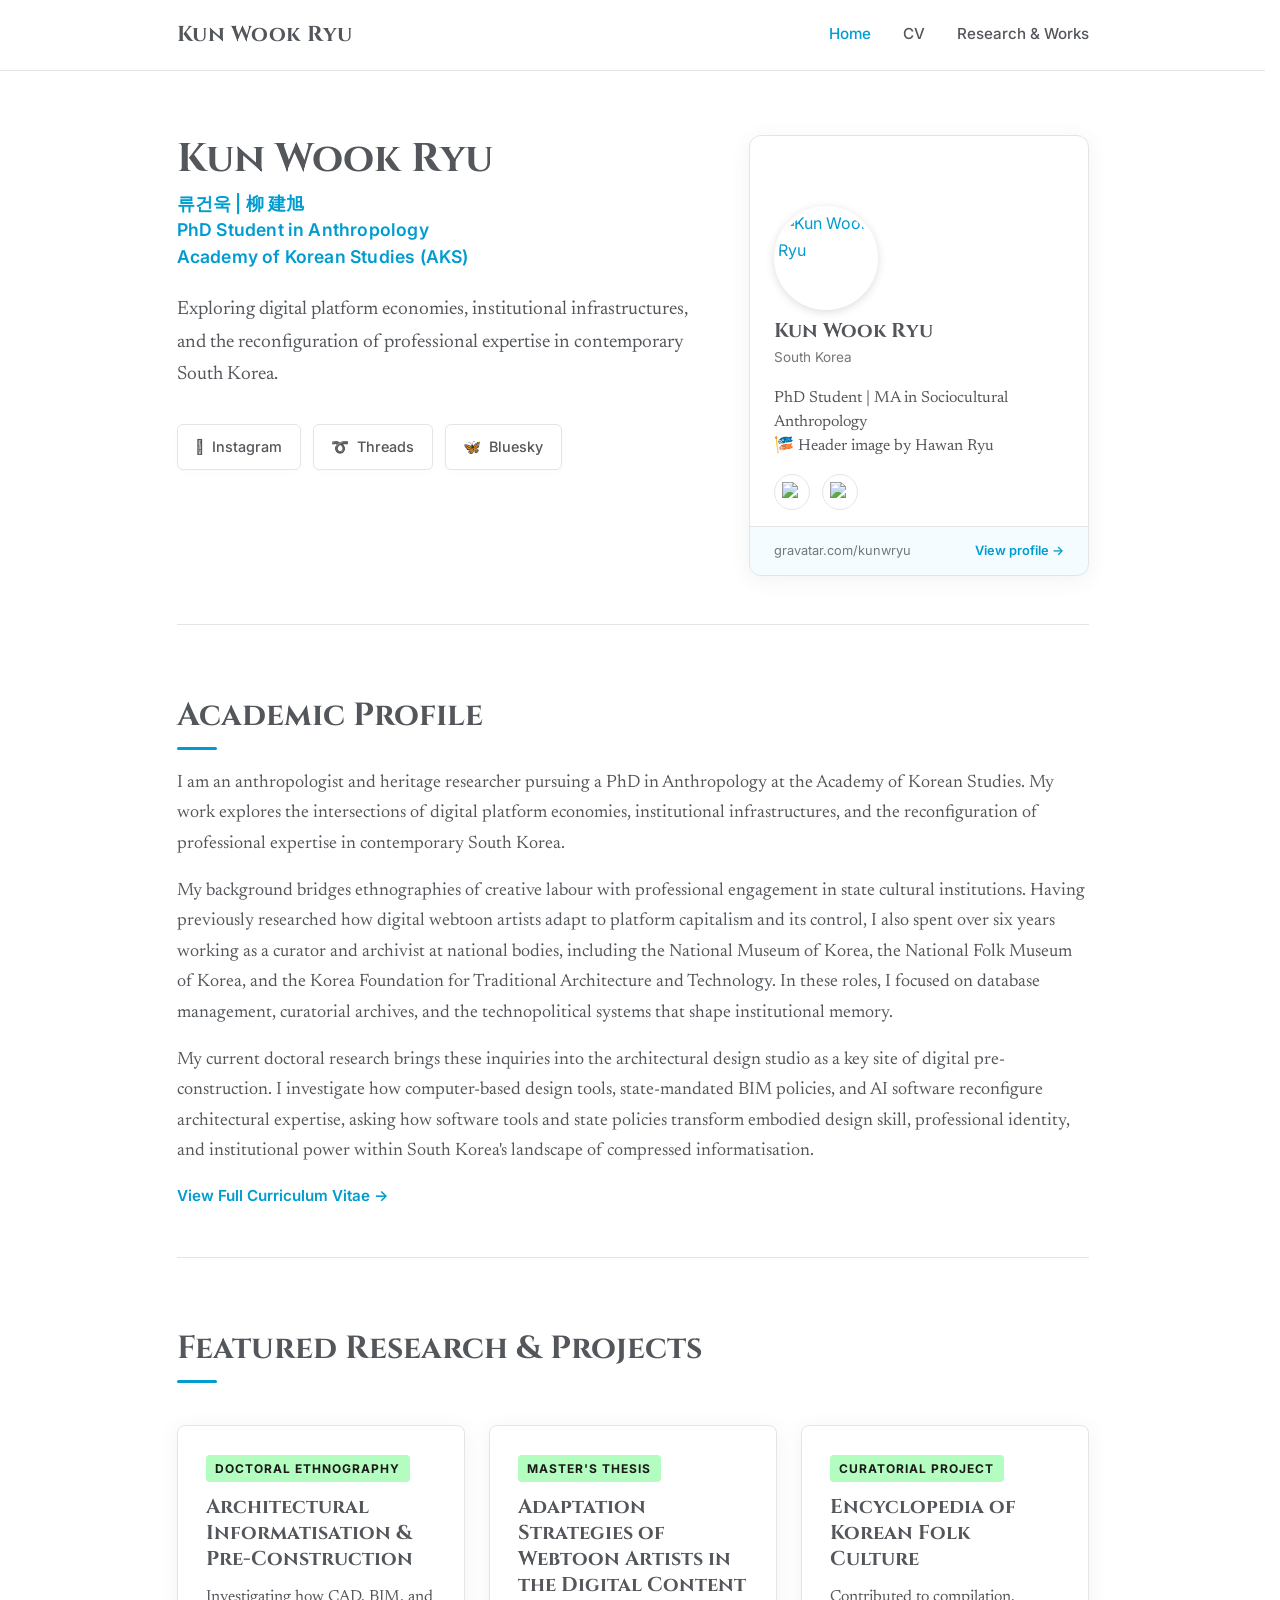
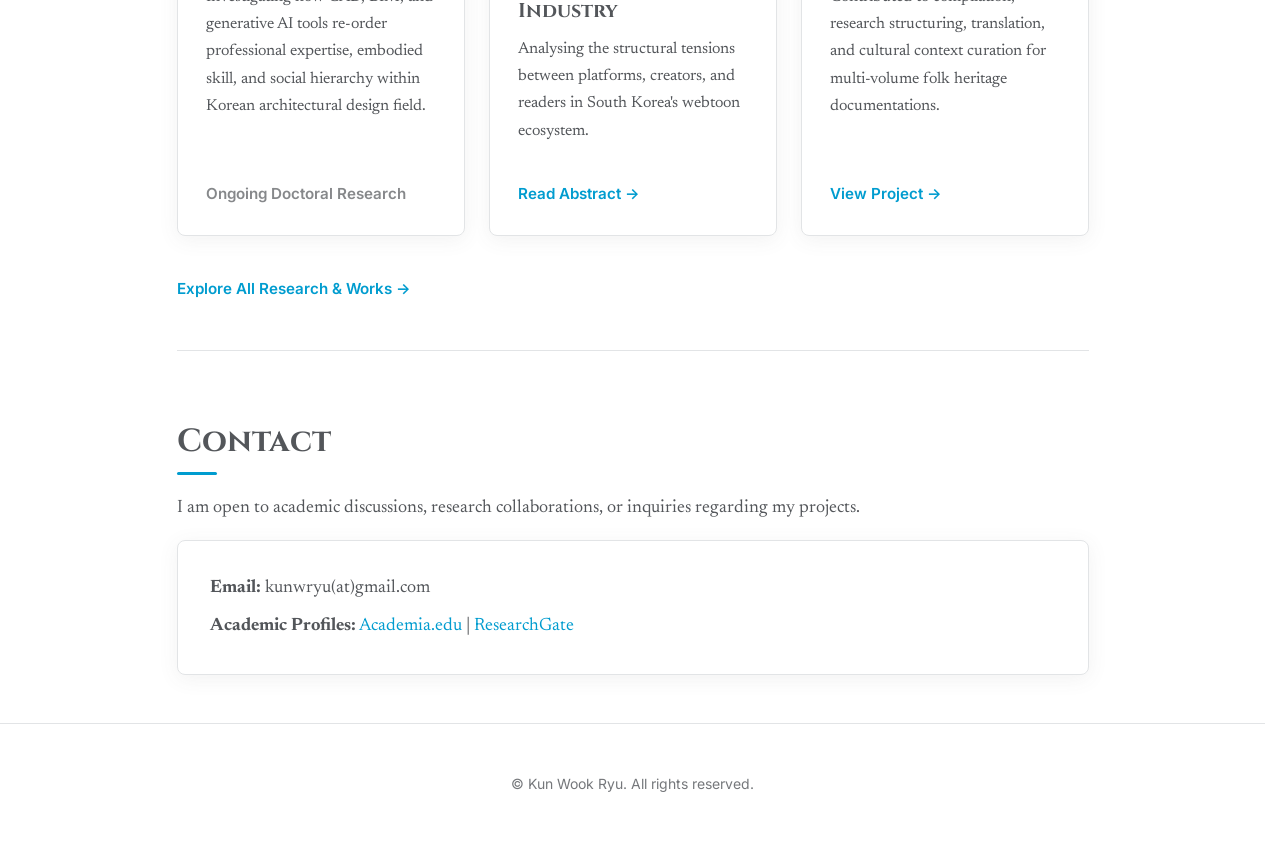
==== index.html @ 8d6cc602 "Update index.html" ====
<!DOCTYPE html>
<html lang="en-GB">
<head>
    <meta charset="UTF-8">
    <meta name="viewport" content="width=device-width, initial-scale=1.0">
    <title>Kun Wook Ryu | Anthropology PhD Student</title>
    <meta name="description" content="Academic portfolio and personal website of Kun Wook Ryu, PhD Student in Anthropology at the Academy of Korean Studies.">
    
    <meta name="robots" content="index, follow">
    <meta name="Content-Signal" content="search=yes, ai-input=no, ai-train=no, use=reference">
    <meta name="tdm-reservation" content="1">
    <meta name="GPTBot" content="noindex, nofollow">
    <meta name="ClaudeBot" content="noindex, nofollow">
    <meta name="Google-Extended" content="none">

    <meta property="og:type" content="website">
    <meta property="og:title" content="Kun Wook Ryu | Anthropology PhD Student">
    <meta property="og:description" content="Academic portfolio and personal website of Kun Wook Ryu, PhD Student in Anthropology at the Academy of Korean Studies.">
    <meta property="og:url" content="https://kunwryu.github.io/index.html">
    <meta property="og:image" content="https://0.gravatar.com/userimage/25441211/afb2cb81f42caf7c01caf9787f3b9173?size=1024">

    <meta name="twitter:card" content="summary_large_image">
    <meta name="twitter:title" content="Kun Wook Ryu | Anthropology PhD Student">
    <meta name="twitter:description" content="Academic portfolio and personal website of Kun Wook Ryu, PhD Student in Anthropology at the Academy of Korean Studies.">
    <meta name="twitter:image" content="https://0.gravatar.com/userimage/25441211/afb2cb81f42caf7c01caf9787f3b9173?size=1024">

    <link rel="preconnect" href="https://fonts.googleapis.com">
    <link rel="preconnect" href="https://fonts.gstatic.com" crossorigin>
    <link href="https://fonts.googleapis.com/css2?family=Cinzel:wght@500;700&family=Inter:wght@300;400;500;600&family=Newsreader:opsz,ital,wght@6..72,0,400;6..72,1,400&display=swap" rel="stylesheet">

    <style>
        :root {
            --bg-color: #ffffff;
            --surface-color: #ffffff;
            --text-main: #53565a;
            --text-dark: #1a1a1a;
            --accent-color: #009ccf;
            --accent-hover: #007da6;
            --accent-light: #78d4f7;
            --accent-mint: #b4fdc0;
            --border-color: #e2e4e6;
            --card-shadow: 0 4px 20px rgba(83, 86, 90, 0.08);
            --transition-speed: 0.3s;
            --max-width: 960px;
        }

        * { box-sizing: border-box; margin: 0; padding: 0; }
        html { scroll-behavior: smooth; font-size: 16px; overflow-y: scroll; scrollbar-gutter: stable; }
        body { font-family: 'Inter', sans-serif; background-color: var(--bg-color); color: var(--text-main); line-height: 1.7; -webkit-font-smoothing: antialiased; }

        h1, h2, h3, .brand { font-family: 'Cinzel', serif; color: var(--text-main); font-weight: 700; }
        p, li { font-family: 'Newsreader', serif; font-size: 1.125rem; color: var(--text-main); }
        a { color: var(--accent-color); text-decoration: none; transition: color var(--transition-speed) ease; }
        a:hover { color: var(--accent-hover); }

        /* ACCESSIBILITY: Focus & Skip Link */
        .skip-link {
            position: absolute;
            top: -50px;
            left: 1rem;
            background: var(--accent-color);
            color: #ffffff;
            padding: 0.5rem 1rem;
            z-index: 2000;
            font-family: 'Inter', sans-serif;
            font-weight: 600;
            border-radius: 4px;
            transition: top 0.2s ease;
        }
        .skip-link:focus { top: 1rem; }

        a:focus-visible, button:focus-visible {
            outline: 3px solid var(--accent-color);
            outline-offset: 3px;
        }

        /* --- ANIMATIONS & MOTION --- */
        @keyframes fadeIn {
            from { opacity: 0; transform: translateY(12px); }
            to { opacity: 1; transform: translateY(0); }
        }

        .animate-fade-in {
            animation: fadeIn 0.6s cubic-bezier(0.16, 1, 0.3, 1) forwards;
        }

        @media (prefers-reduced-motion: reduce) {
            .animate-fade-in { animation: none !important; }
            * { transition: none !important; scroll-behavior: auto !important; }
        }

        .container { max-width: var(--max-width); margin: 0 auto; padding: 0 1.5rem; }
        section { padding: 4rem 0 3rem 0; border-bottom: 1px solid var(--border-color); }
        section:last-of-type { border-bottom: none; }

        .section-title { font-size: 2rem; margin-bottom: 1.5rem; position: relative; display: inline-block; }
        .section-title::after { content: ''; position: absolute; bottom: -6px; left: 0; width: 40px; height: 3px; background-color: var(--accent-color); border-radius: 2px; }

        header { position: sticky; top: 0; background-color: rgba(255, 255, 255, 0.95); backdrop-filter: blur(10px); border-bottom: 1px solid var(--border-color); z-index: 1000; }
        .header-content { display: flex; justify-content: space-between; align-items: center; height: 70px; }
        .brand { font-size: 1.35rem; letter-spacing: 0.5px; color: var(--text-main); }
        .nav-links { display: flex; gap: 2rem; list-style: none; }
        .nav-links a { font-family: 'Inter', sans-serif; font-size: 0.95rem; font-weight: 500; color: var(--text-main); }
        .nav-links a:hover, .nav-links a.active { color: var(--accent-color); }

        .hamburger { display: none; background: none; border: none; cursor: pointer; padding: 0.5rem; z-index: 1100; }
        .hamburger span { display: block; width: 24px; height: 2px; background-color: var(--text-main); margin: 5px 0; transition: all var(--transition-speed) ease; }

        .hero { padding: 4rem 0 3rem 0; }
        .hero-layout { display: grid; grid-template-columns: 1fr 340px; gap: 3rem; align-items: start; }
        .hero h1 { font-size: 2.5rem; line-height: 1.2; margin-bottom: 0.5rem; }
        .hero-subtitle { font-family: 'Inter', sans-serif; font-size: 1.1rem; font-weight: 600; color: var(--accent-color); margin-bottom: 1.5rem; letter-spacing: 0.2px; line-height: 1.5; }
        .hero-description { font-size: 1.2rem; color: var(--text-main); margin-bottom: 2rem; }

        .social-links { display: flex; gap: 0.75rem; flex-wrap: wrap; }
        .social-badge { display: inline-flex; align-items: center; gap: 0.5rem; padding: 0.6rem 1.1rem; background-color: var(--surface-color); border: 1px solid var(--border-color); border-radius: 6px; font-family: 'Inter', sans-serif; font-size: 0.9rem; font-weight: 500; color: var(--text-main); box-shadow: 0 2px 8px rgba(0,0,0,0.02); transition: all var(--transition-speed) ease; }
        .social-badge:hover { border-color: var(--accent-color); color: var(--accent-color); background-color: rgba(120, 212, 247, 0.1); transform: translateY(-2px); box-shadow: var(--card-shadow); }

        .gravatar-hovercard { width: 100%; max-width: 340px; }
        .gravatar-hovercard__inner { background-color: var(--surface-color); border: 1px solid var(--border-color); border-radius: 12px; overflow: hidden; box-shadow: var(--card-shadow); transition: box-shadow var(--transition-speed) ease, border-color var(--transition-speed) ease; }
        .gravatar-hovercard__inner:hover { border-color: var(--accent-light); box-shadow: 0 8px 30px rgba(0, 156, 207, 0.12); }
        .gravatar-hovercard__header-image { height: 120px; width: 100%; background-position: center; background-size: cover !important; background-repeat: no-repeat; }
        .gravatar-hovercard__header { padding: 0 1.5rem 1rem 1.5rem; position: relative; margin-top: -50px; }
        .gravatar-hovercard__avatar-link { display: inline-block; margin-bottom: 0.5rem; }
        .gravatar-hovercard__avatar { border-radius: 50%; border: 4px solid var(--surface-color); box-shadow: 0 2px 8px rgba(83, 86, 90, 0.2); background-color: var(--surface-color); display: block; }
        .gravatar-hovercard__name { font-family: 'Cinzel', serif; font-size: 1.25rem; font-weight: 700; color: var(--text-main); line-height: 1.3; }
        .gravatar-hovercard__location { font-family: 'Inter', sans-serif; font-size: 0.85rem; color: var(--text-main); opacity: 0.8; margin-top: 0.15rem; }
        .gravatar-hovercard__body { padding: 0 1.5rem 1rem 1.5rem; }
        .gravatar-hovercard__description { font-family: 'Newsreader', serif; font-size: 1rem; color: var(--text-main); line-height: 1.5; white-space: pre-line; }
        .gravatar-hovercard__social-links { display: flex; gap: 0.75rem; padding: 0 1.5rem 1rem 1.5rem; align-items: center; }
        .gravatar-hovercard__social-link { display: inline-flex; align-items: center; justify-content: center; width: 36px; height: 36px; border-radius: 50%; background-color: var(--bg-color); border: 1px solid var(--border-color); transition: transform var(--transition-speed) ease, border-color var(--transition-speed) ease; }
        .gravatar-hovercard__social-link:hover { transform: translateY(-2px); border-color: var(--accent-color); background-color: rgba(180, 253, 192, 0.3); }
        .gravatar-hovercard__social-icon { width: 20px; height: 20px; display: block; }
        .gravatar-hovercard__footer { display: flex; justify-content: space-between; align-items: center; padding: 0.85rem 1.5rem; background-color: rgba(120, 212, 247, 0.08); border-top: 1px solid var(--border-color); font-family: 'Inter', sans-serif; font-size: 0.8rem; }
        .gravatar-hovercard__profile-url { color: var(--text-main); opacity: 0.8; }
        .gravatar-hovercard__profile-link { font-weight: 600; color: var(--accent-color); }

        .grid { display: grid; grid-template-columns: repeat(auto-fill, minmax(280px, 1fr)); gap: 1.5rem; margin-top: 1.5rem; }
        .card { background-color: var(--surface-color); border: 1px solid var(--border-color); border-radius: 8px; padding: 1.75rem; box-shadow: var(--card-shadow); transition: transform var(--transition-speed) ease, box-shadow var(--transition-speed) ease, border-color var(--transition-speed) ease; display: flex; flex-direction: column; justify-content: space-between; }
        .card:hover { transform: translateY(-4px); border-color: var(--accent-light); box-shadow: 0 8px 25px rgba(0, 156, 207, 0.12); }
        
        .card-tag { font-family: 'Inter', sans-serif; font-size: 0.75rem; text-transform: uppercase; letter-spacing: 1px; background-color: var(--accent-mint); color: var(--text-dark); padding: 0.2rem 0.6rem; border-radius: 4px; font-weight: 700; display: inline-block; margin-bottom: 0.75rem; }
        .card h3 { font-size: 1.25rem; margin-bottom: 0.75rem; line-height: 1.3; }
        .card p { font-size: 1rem; color: var(--text-main); margin-bottom: 1.25rem; }

        .btn-link { display: inline-flex; align-items: center; gap: 0.5rem; font-family: 'Inter', sans-serif; font-size: 0.95rem; font-weight: 600; color: var(--accent-color); margin-top: 1rem; }
        .btn-link:hover { color: var(--accent-hover); }

        .contact-box { background-color: var(--surface-color); border: 1px solid var(--border-color); border-radius: 8px; padding: 2rem; margin-top: 1rem; box-shadow: var(--card-shadow); }

        footer { padding: 3rem 0; text-align: center; border-top: 1px solid var(--border-color); background-color: var(--bg-color); }
        footer p { font-family: 'Inter', sans-serif; font-size: 0.875rem; color: var(--text-main); opacity: 0.8; }

        @media (max-width: 860px) {
            .hero-layout { grid-template-columns: 1fr; }
            .gravatar-hovercard { max-width: 100%; margin-top: 1rem; }
        }

        @media (max-width: 768px) {
            .hamburger { display: block; }
            .hamburger.active span:nth-child(1) { transform: rotate(45deg) translate(5px, 5px); }
            .hamburger.active span:nth-child(2) { opacity: 0; }
            .hamburger.active span:nth-child(3) { transform: rotate(-45deg) translate(5px, -5px); }
            .nav-links { position: fixed; top: 70px; right: -100%; width: 100%; height: calc(100vh - 70px); background-color: var(--bg-color); flex-direction: column; align-items: center; justify-content: center; gap: 2.5rem; transition: right var(--transition-speed) ease; border-top: 1px solid var(--border-color); }
            .nav-links.active { right: 0; }
            .nav-links a { font-size: 1.25rem; }
            .hero h1 { font-size: 2.15rem; }
        }
    </style>
</head>
<body>

    <a href="#main-content" class="skip-link">Skip to main content</a>

    <header>
        <div class="container header-content">
            <a href="index.html" class="brand">Kun Wook Ryu</a>
            <button class="hamburger" id="hamburger" aria-label="Toggle navigation menu" aria-expanded="false">
                <span></span><span></span><span></span>
            </button>
            <ul class="nav-links" id="nav-links">
                <li><a href="index.html" class="nav-item active">Home</a></li>
                <li><a href="cv.html" class="nav-item">CV</a></li>
                <li><a href="research.html" class="nav-item">Research & Works</a></li>
            </ul>
        </div>
    </header>

    <main class="container animate-fade-in" id="main-content">

        <section class="hero">
            <div class="hero-layout">
                <div>
                    <h1>Kun Wook Ryu</h1>
                    <div class="hero-subtitle">류건욱 | 柳 建旭<br>PhD Student in Anthropology<br>Academy of Korean Studies (AKS)</div>
                    <p class="hero-description">
                        Exploring digital platform economies, institutional infrastructures, and the reconfiguration of professional expertise in contemporary South Korea.
                    </p>
                    <div class="social-links">
                        <a href="https://www.instagram.com/kunwryu/" target="_blank" rel="noopener" class="social-badge">
                            <span aria-hidden="true"></span> Instagram
                        </a>
                        <a href="https://www.threads.com/@kunwryu" target="_blank" rel="noopener" class="social-badge">
                            <span aria-hidden="true">➰</span> Threads
                        </a>
                        <a href="https://bsky.app/profile/kunwryu.bsky.social" target="_blank" rel="noopener" class="social-badge">
                            <span aria-hidden="true">🦋</span> Bluesky
                        </a>
                    </div>
                </div>

                <div class="gravatar-hovercard">
                    <div class="gravatar-hovercard__inner">
                        <div class="gravatar-hovercard__header-image" style="background: url('https://0.gravatar.com/userimage/25441211/afb2cb81f42caf7c01caf9787f3b9173?size=1024') 50% 50% / 100% no-repeat;"></div>
                        <div class="gravatar-hovercard__header">
                            <a class="gravatar-hovercard__avatar-link" href="https://gravatar.com/kunwryu?utm_source=hovercard" target="_blank">
                                <img class="gravatar-hovercard__avatar" src="https://0.gravatar.com/avatar/c9184cc3776b6d01a7104b74bf407a1f04f10f45517bd6bef957189ac9d3dbf8?s=256&amp;d=initials" width="104" height="104" alt="Kun Wook Ryu">
                            </a>
                            <a class="gravatar-hovercard__personal-info-link" href="https://gravatar.com/kunwryu?utm_source=hovercard" target="_blank">
                                <h4 class="gravatar-hovercard__name">Kun Wook Ryu</h4>
                                <p class="gravatar-hovercard__location">South Korea</p>
                            </a>
                        </div>
                        <div class="gravatar-hovercard__body">
                            <p class="gravatar-hovercard__description">PhD Student | MA in Sociocultural Anthropology
🎏 Header image by Hawan Ryu</p>
                        </div>
                        <div class="gravatar-hovercard__social-links">
                            <a class="gravatar-hovercard__social-link" href="https://gravatar.com/kunwryu?utm_source=hovercard" target="_blank" data-service-name="gravatar" title="Gravatar Profile">
                                <img class="gravatar-hovercard__social-icon" src="https://s.gravatar.com/icons/gravatar.svg" width="32" height="32" alt="Gravatar">
                            </a>
                            <a class="gravatar-hovercard__social-link" href="https://www.linkedin.com/in/kun-wook-ryu-87a21a189" target="_blank" data-service-name="linkedin" title="LinkedIn Profile">
                                <img class="gravatar-hovercard__social-icon" src="https://s.gravatar.com/icons/linkedin.svg" width="32" height="32" alt="LinkedIn">
                            </a>
                        </div>
                        <div class="gravatar-hovercard__footer">
                            <a class="gravatar-hovercard__profile-url" title="https://gravatar.com/kunwryu" href="https://gravatar.com/kunwryu?utm_source=profile-card" target="_blank">
                                gravatar.com/kunwryu
                            </a>
                            <a class="gravatar-hovercard__profile-link" href="https://gravatar.com/kunwryu?utm_source=profile-card" target="_blank">
                                View profile &rarr;
                            </a>
                        </div>
                    </div>
                </div>
            </div>
        </section>

        <section>
            <h2 class="section-title">Academic Profile</h2>
            <p>
                I am an anthropologist and heritage researcher pursuing a PhD in Anthropology at the Academy of Korean Studies. My work explores the intersections of digital platform economies, institutional infrastructures, and the reconfiguration of professional expertise in contemporary South Korea.
            </p>
            <p style="margin-top: 1rem;">
                My background bridges ethnographies of creative labour with professional engagement in state cultural institutions. Having previously researched how digital webtoon artists adapt to platform capitalism and its control, I also spent over six years working as a curator and archivist at national bodies, including the National Museum of Korea, the National Folk Museum of Korea, and the Korea Foundation for Traditional Architecture and Technology. In these roles, I focused on database management, curatorial archives, and the technopolitical systems that shape institutional memory.
            </p>
            <p style="margin-top: 1rem;">
                My current doctoral research brings these inquiries into the architectural design studio as a key site of digital pre-construction. I investigate how computer-based design tools, state-mandated BIM policies, and AI software reconfigure architectural expertise, asking how software tools and state policies transform embodied design skill, professional identity, and institutional power within South Korea's landscape of compressed informatisation.
            </p>
            <a href="cv.html" class="btn-link">View Full Curriculum Vitae &rarr;</a>
        </section>

        <section>
            <h2 class="section-title">Featured Research & Projects</h2>
            <div class="grid">
                
                <div class="card">
                    <div>
                        <span class="card-tag">Doctoral Ethnography</span>
                        <h3>Architectural Informatisation & Pre-Construction</h3>
                        <p>Investigating how CAD, BIM, and generative AI tools re-order professional expertise, embodied skill, and social hierarchy within Korean architectural design field.</p>
                    </div>
                    <span class="btn-link" style="color: var(--text-main); opacity: 0.7;">Ongoing Doctoral Research</span>
                </div>

                <div class="card">
                    <div>
                        <span class="card-tag">Master's Thesis</span>
                        <h3>Adaptation Strategies of Webtoon Artists in the Digital Content Industry</h3>
                        <p>Analysing the structural tensions between platforms, creators, and readers in South Korea's webtoon ecosystem.</p>
                    </div>
                    <a href="https://www.riss.kr/search/detail/DetailView.do?p_mat_type=be54d9b8bc7cdb09&control_no=23d5f1275d0867cfffe0bdc3ef48d419" target="_blank" class="btn-link">Read Abstract &rarr;</a>
                </div>

                <div class="card">
                    <div>
                        <span class="card-tag">Curatorial Project</span>
                        <h3>Encyclopedia of Korean Folk Culture</h3>
                        <p>Contributed to compilation, research structuring, translation, and cultural context curation for multi-volume folk heritage documentations.</p>
                    </div>
                    <a href="ekfc.html" class="btn-link">View Project &rarr;</a>
                </div>

            </div>
            <div style="margin-top: 1.5rem;">
                <a href="research.html" class="btn-link">Explore All Research & Works &rarr;</a>
            </div>
        </section>

        <section>
            <h2 class="section-title">Contact</h2>
            <p>I am open to academic discussions, research collaborations, or inquiries regarding my projects.</p>
            <div class="contact-box">
                <p><strong>Email:</strong> kunwryu(at)gmail.com</p>
                <p style="margin-top: 0.5rem;"><strong>Academic Profiles:</strong> <a href="https://aks.academia.edu/KunWookRyu" target="_blank" rel="noopener">Academia.edu</a> | <a href="https://www.researchgate.net/profile/Kun-Wook-Ryu" target="_blank" rel="noopener">ResearchGate</a></p>
            </div>
        </section>

    </main>

    <footer>
        <div class="container">
            <p>&copy; Kun Wook Ryu. All rights reserved.</p>
        </div>
    </footer>

    <script>
        const hamburger = document.getElementById('hamburger');
        const navLinks = document.getElementById('nav-links');
        hamburger.addEventListener('click', () => {
            hamburger.classList.toggle('active');
            navLinks.classList.toggle('active');
            const isExpanded = hamburger.classList.contains('active');
            hamburger.setAttribute('aria-expanded', isExpanded);
        });
    </script>
</body>
</html>
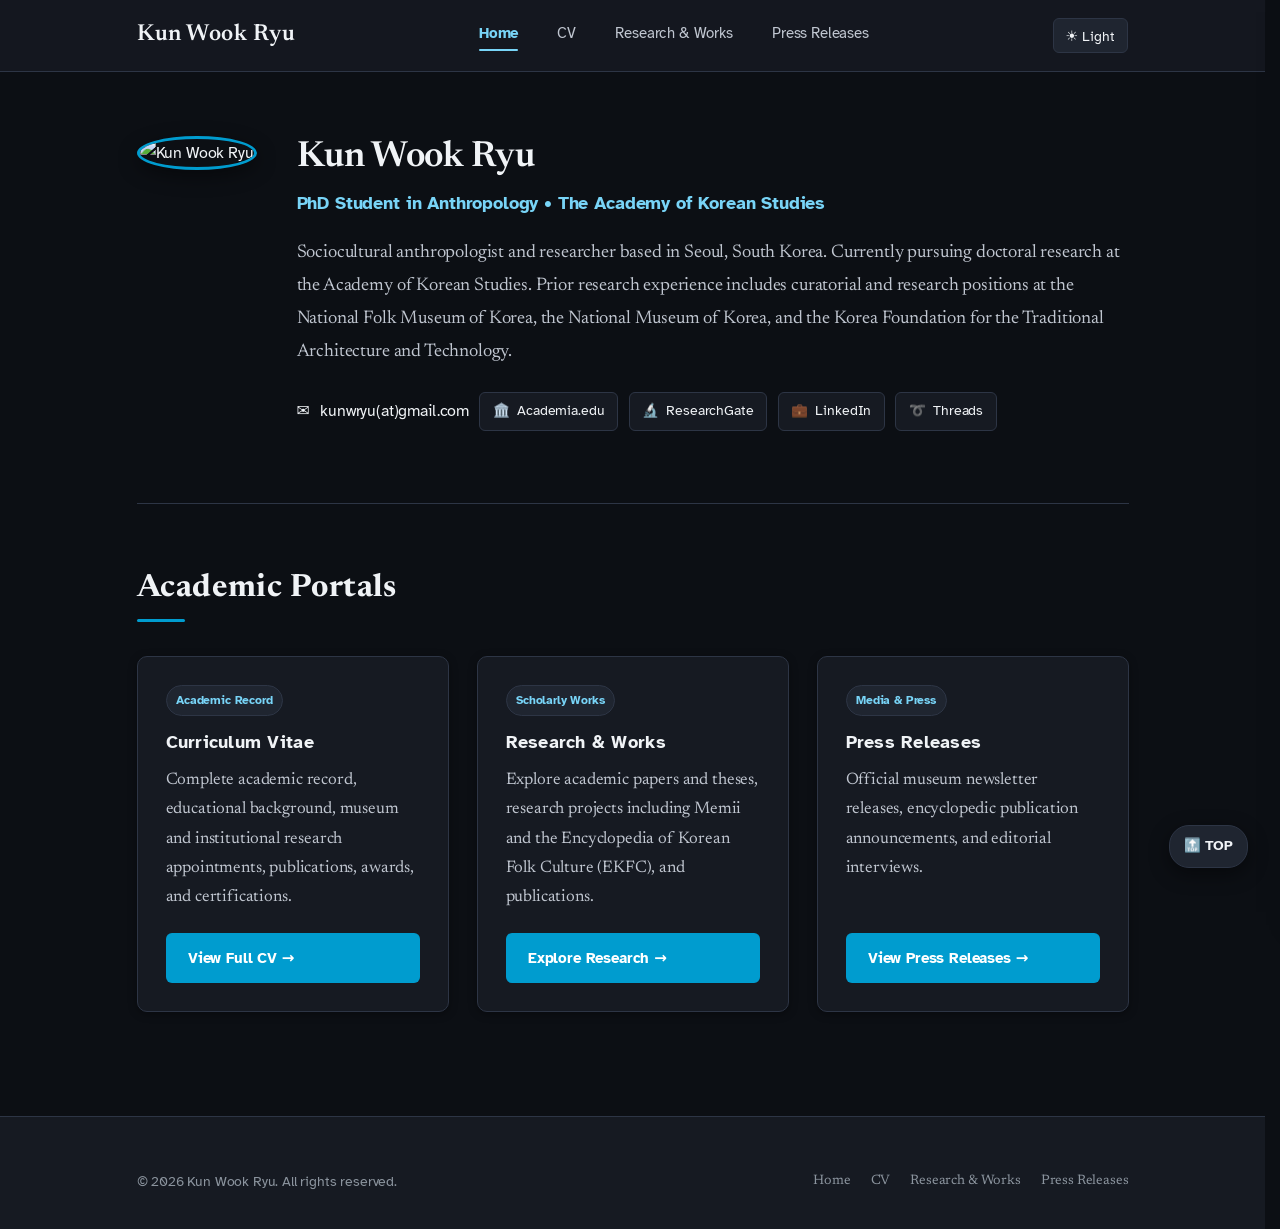
==== commit 989da00c: "Add files via upload" ====
--- a/index.html
+++ b/index.html
@@ -1,328 +1,185 @@
 <!DOCTYPE html>
-<html lang="en-GB">
+<html lang="en-GB" data-theme="dark">
 <head>
-    <meta charset="UTF-8">
-    <meta name="viewport" content="width=device-width, initial-scale=1.0">
-    <title>Kun Wook Ryu | Anthropology PhD Student</title>
-    <meta name="description" content="Academic portfolio and personal website of Kun Wook Ryu, PhD Student in Anthropology at the Academy of Korean Studies.">
-    
-    <meta name="robots" content="index, follow">
-    <meta name="Content-Signal" content="search=yes, ai-input=no, ai-train=no, use=reference">
-    <meta name="tdm-reservation" content="1">
-    <meta name="GPTBot" content="noindex, nofollow">
-    <meta name="ClaudeBot" content="noindex, nofollow">
-    <meta name="Google-Extended" content="none">
+  <meta charset="UTF-8" />
+  <meta name="viewport" content="width=device-width, initial-scale=1.0" />
+  <title>Home | Kun Wook Ryu</title>
+  <meta name="description" content="Official Academic Portfolio of Kun Wook Ryu, PhD Student in Anthropology at the Academy of Korean Studies." />
 
-    <meta property="og:type" content="website">
-    <meta property="og:title" content="Kun Wook Ryu | Anthropology PhD Student">
-    <meta property="og:description" content="Academic portfolio and personal website of Kun Wook Ryu, PhD Student in Anthropology at the Academy of Korean Studies.">
-    <meta property="og:url" content="https://kunwryu.github.io/index.html">
-    <meta property="og:image" content="https://0.gravatar.com/userimage/25441211/afb2cb81f42caf7c01caf9787f3b9173?size=1024">
+  <!-- ============================================================
+       CRAWLER_SHIELD: 14 AI Training Bots Blocked (Search Indexing Allowed)
+  ============================================================ -->
+  <meta name="robots" content="index, follow" />
+  <meta name="googlebot" content="index, follow" />
+  <meta name="GPTBot" content="noindex, nofollow" />
+  <meta name="OAI-SearchBot" content="noindex, nofollow" />
+  <meta name="ClaudeBot" content="noindex, nofollow" />
+  <meta name="anthropic-ai" content="noindex, nofollow" />
+  <meta name="Claude-Web" content="noindex, nofollow" />
+  <meta name="Google-Extended" content="noindex, nofollow" />
+  <meta name="Googlebot-AI" content="noindex, nofollow" />
+  <meta name="Applebot-Extended" content="noindex, nofollow" />
+  <meta name="Amazonbot" content="noindex, nofollow" />
+  <meta name="Bytespider" content="noindex, nofollow" />
+  <meta name="CCBot" content="noindex, nofollow" />
+  <meta name="meta-externalagent" content="noindex, nofollow" />
+  <meta name="FacebookBot" content="noindex, nofollow" />
+  <meta http-equiv="X-Robots-Tag" content="noimageai, noai" />
 
-    <meta name="twitter:card" content="summary_large_image">
-    <meta name="twitter:title" content="Kun Wook Ryu | Anthropology PhD Student">
-    <meta name="twitter:description" content="Academic portfolio and personal website of Kun Wook Ryu, PhD Student in Anthropology at the Academy of Korean Studies.">
-    <meta name="twitter:image" content="https://0.gravatar.com/userimage/25441211/afb2cb81f42caf7c01caf9787f3b9173?size=1024">
+  <meta property="og:type" content="website" />
+  <meta property="og:title" content="Home | Kun Wook Ryu" />
+  <meta property="og:description" content="Official Academic Portfolio of Kun Wook Ryu, PhD Student in Anthropology at the Academy of Korean Studies." />
+  <meta property="og:url" content="https://kunwryu.github.io/index.html" />
+  <meta property="og:image" content="https://0.gravatar.com/userimage/25441211/afb2cb81f42caf7c01caf9787f3b9173?size=1024" />
 
-    <link rel="preconnect" href="https://fonts.googleapis.com">
-    <link rel="preconnect" href="https://fonts.gstatic.com" crossorigin>
-    <link href="https://fonts.googleapis.com/css2?family=Cinzel:wght@500;700&family=Inter:wght@300;400;500;600&family=Newsreader:opsz,ital,wght@6..72,0,400;6..72,1,400&display=swap" rel="stylesheet">
+  <!-- Typography / Fonts (Newsreader + Atkinson Hyperlegible + Noto Serif KR + Pretendard + JetBrains Mono) -->
+  <link rel="preconnect" href="https://fonts.googleapis.com" />
+  <link rel="preconnect" href="https://fonts.gstatic.com" crossorigin />
+  <link href="https://fonts.googleapis.com/css2?family=Atkinson+Hyperlegible:ital,wght@0,400;0,700;1,400&family=Newsreader:ital,opsz,wght@0,6..72,400;0,6..72,600;1,6..72,400&family=Noto+Serif+KR:wght@500;600;700&family=JetBrains+Mono:wght@400;500&display=swap" rel="stylesheet" />
+  <link rel="stylesheet" as="style" crossorigin href="https://cdn.jsdelivr.net/gh/orioncactus/pretendard@v1.3.9/dist/web/static/pretendard.min.css" />
+  
+  <link rel="stylesheet" href="style.css" />
+</head>
+<body id="top">
+  <a href="#main-content" class="skip-link">Skip to main content</a>
 
-    <style>
-        :root {
-            --bg-color: #ffffff;
-            --surface-color: #ffffff;
-            --text-main: #53565a;
-            --text-dark: #1a1a1a;
-            --accent-color: #009ccf;
-            --accent-hover: #007da6;
-            --accent-light: #78d4f7;
-            --accent-mint: #b4fdc0;
-            --border-color: #e2e4e6;
-            --card-shadow: 0 4px 20px rgba(83, 86, 90, 0.08);
-            --transition-speed: 0.3s;
-            --max-width: 960px;
-        }
+  <!-- Header (Subtitle removed) -->
+  <header class="site-header">
+    <div class="container header-inner">
+      <a href="index.html" class="brand" aria-label="Kun Wook Ryu Home">
+        <span class="brand-name">Kun Wook Ryu</span>
+      </a>
 
-        * { box-sizing: border-box; margin: 0; padding: 0; }
-        html { scroll-behavior: smooth; font-size: 16px; overflow-y: scroll; scrollbar-gutter: stable; }
-        body { font-family: 'Inter', sans-serif; background-color: var(--bg-color); color: var(--text-main); line-height: 1.7; -webkit-font-smoothing: antialiased; }
+      <!-- Desktop Navigation -->
+      <nav class="nav-desktop" aria-label="Main Navigation">
+        <ul class="nav-list">
+          <li><a href="index.html" class="nav-link" aria-current="page">Home</a></li>
+          <li><a href="cv.html" class="nav-link" >CV</a></li>
+          <li><a href="research.html" class="nav-link" >Research & Works</a></li>
+          <li><a href="press.html" class="nav-link" >Press Releases</a></li>
+        </ul>
+      </nav>
 
-        h1, h2, h3, .brand { font-family: 'Cinzel', serif; color: var(--text-main); font-weight: 700; }
-        p, li { font-family: 'Newsreader', serif; font-size: 1.125rem; color: var(--text-main); }
-        a { color: var(--accent-color); text-decoration: none; transition: color var(--transition-speed) ease; }
-        a:hover { color: var(--accent-hover); }
+      <div class="header-actions">
+        <button id="theme-toggle-btn" class="btn-theme" aria-label="Toggle light and dark theme">
+          <span id="theme-toggle-text">☀️ Light</span>
+        </button>
+        <button id="hamburger-btn" class="btn-hamburger" aria-expanded="false" aria-controls="mobile-drawer" aria-label="Open navigation menu">
+          <span></span><span></span><span></span>
+        </button>
+      </div>
+    </div>
+  </header>
 
-        /* ACCESSIBILITY: Focus & Skip Link */
-        .skip-link {
-            position: absolute;
-            top: -50px;
-            left: 1rem;
-            background: var(--accent-color);
-            color: #ffffff;
-            padding: 0.5rem 1rem;
-            z-index: 2000;
-            font-family: 'Inter', sans-serif;
-            font-weight: 600;
-            border-radius: 4px;
-            transition: top 0.2s ease;
-        }
-        .skip-link:focus { top: 1rem; }
+  <!-- Mobile Drawer -->
+  <div id="drawer-backdrop" class="drawer-backdrop"></div>
+  <aside id="mobile-drawer" class="mobile-drawer" aria-label="Mobile Navigation" aria-hidden="true">
+    <div class="drawer-header">
+      <span class="brand-name" style="font-size: 1.2rem;">Kun Wook Ryu</span>
+      <button id="drawer-close-btn" class="drawer-close" aria-label="Close navigation menu">&times;</button>
+    </div>
+    <ul class="mobile-nav-list">
+      <li><a href="index.html" class="mobile-nav-link" aria-current="page">Home</a></li>
+      <li><a href="cv.html" class="mobile-nav-link" >CV</a></li>
+      <li><a href="research.html" class="mobile-nav-link" >Research & Works</a></li>
+      <li><a href="press.html" class="mobile-nav-link" >Press Releases</a></li>
+    </ul>
+  </aside>
 
-        a:focus-visible, button:focus-visible {
-            outline: 3px solid var(--accent-color);
-            outline-offset: 3px;
-        }
+  <main id="main-content" class="container">
+    <section class="hero-section">
+      <div class="hero-content">
+        <div class="hero-avatar-wrap">
+          <img src="https://0.gravatar.com/avatar/c9184cc3776b6d01a7104b74bf407a1f04f10f45517bd6bef957189ac9d3dbf8?s=280&d=initials" alt="Kun Wook Ryu" class="hero-avatar" />
+        </div>
+        <div class="hero-text">
+          <h1 class="hero-title">Kun Wook Ryu</h1>
+          <p class="hero-role">PhD Student in Anthropology &bull; The Academy of Korean Studies</p>
+          <p class="hero-bio">
+            Sociocultural anthropologist and researcher based in Seoul, South Korea. Currently pursuing doctoral research at the Academy of Korean Studies. Prior research experience includes curatorial and research positions at the National Folk Museum of Korea, the National Museum of Korea, and the Korea Foundation for the Traditional Architecture and Technology.
+          </p>
 
-        /* --- ANIMATIONS & MOTION --- */
-        @keyframes fadeIn {
-            from { opacity: 0; transform: translateY(12px); }
-            to { opacity: 1; transform: translateY(0); }
-        }
+          <!-- Email & Social Strip -->
+          <div class="social-strip">
+              <span>✉️</span> kunwryu(at)gmail.com
+            <a href="https://aks.academia.edu/KunWookRyu" target="_blank" rel="noopener noreferrer" class="social-badge" title="Academia.edu Profile">
+              <span>🏛️</span> Academia.edu
+            </a>
+            <a href="https://www.researchgate.net/profile/Kun-Wook-Ryu" target="_blank" rel="noopener noreferrer" class="social-badge" title="ResearchGate Profile">
+              <span>🔬</span> ResearchGate
+            </a>
+            <a href="https://www.linkedin.com/in/kun-wook-ryu-87a21a189" target="_blank" rel="noopener noreferrer" class="social-badge" title="LinkedIn Profile">
+              <span>💼</span> LinkedIn
+            </a>
+            <a href="https://www.threads.net/@kunwryu" target="_blank" rel="noopener noreferrer" class="social-badge" title="Threads Profile">
+              <span>➰</span> Threads
+            </a>
+          </div>
+        </div>
+      </div>
+    </section>
 
-        .animate-fade-in {
-            animation: fadeIn 0.6s cubic-bezier(0.16, 1, 0.3, 1) forwards;
-        }
+    <!-- Core Portals Section -->
+    <section>
+      <div class="section-header">
+        <h2 class="section-title">Academic Portals</h2>
+      </div>
 
-        @media (prefers-reduced-motion: reduce) {
-            .animate-fade-in { animation: none !important; }
-            * { transition: none !important; scroll-behavior: auto !important; }
-        }
+      <div class="card-grid">
+        <div class="card">
+          <div>
+            <div class="card-meta"><span class="badge">Academic Record</span></div>
+            <h3 class="card-title">Curriculum Vitae</h3>
+            <p class="card-desc">
+              Complete academic record, educational background, museum and institutional research appointments, publications, awards, and certifications.
+            </p>
+          </div>
+          <a href="cv.html" class="btn-primary">View Full CV &rarr;</a>
+        </div>
 
-        .container { max-width: var(--max-width); margin: 0 auto; padding: 0 1.5rem; }
-        section { padding: 4rem 0 3rem 0; border-bottom: 1px solid var(--border-color); }
-        section:last-of-type { border-bottom: none; }
+        <div class="card">
+          <div>
+            <div class="card-meta"><span class="badge">Scholarly Works</span></div>
+            <h3 class="card-title">Research & Works</h3>
+            <p class="card-desc">
+              Explore academic papers and theses, research projects including Memii and the Encyclopedia of Korean Folk Culture (EKFC), and publications.
+            </p>
+          </div>
+          <a href="research.html" class="btn-primary">Explore Research &rarr;</a>
+        </div>
 
-        .section-title { font-size: 2rem; margin-bottom: 1.5rem; position: relative; display: inline-block; }
-        .section-title::after { content: ''; position: absolute; bottom: -6px; left: 0; width: 40px; height: 3px; background-color: var(--accent-color); border-radius: 2px; }
+        <div class="card">
+          <div>
+            <div class="card-meta"><span class="badge">Media & Press</span></div>
+            <h3 class="card-title">Press Releases</h3>
+            <p class="card-desc">
+              Official museum newsletter releases, encyclopedic publication announcements, and editorial interviews.
+            </p>
+          </div>
+          <a href="press.html" class="btn-primary">View Press Releases &rarr;</a>
+        </div>
+      </div>
+    </section>
+  </main>
+  <!-- Footer -->
+    <!-- Footer -->
+  <footer class="site-footer">
+    <div class="container footer-inner">
+      <div class="footer-copyright">
+        &copy; 2026 Kun Wook Ryu. All rights reserved.
+      </div>
+      <ul class="footer-links">
+        <li><a href="index.html" class="footer-link">Home</a></li>
+        <li><a href="cv.html" class="footer-link">CV</a></li>
+        <li><a href="research.html" class="footer-link">Research &amp; Works</a></li>
+        <li><a href="press.html" class="footer-link">Press Releases</a></li>
+      </ul>
+    </div>
+  </footer>
 
-        header { position: sticky; top: 0; background-color: rgba(255, 255, 255, 0.95); backdrop-filter: blur(10px); border-bottom: 1px solid var(--border-color); z-index: 1000; }
-        .header-content { display: flex; justify-content: space-between; align-items: center; height: 70px; }
-        .brand { font-size: 1.35rem; letter-spacing: 0.5px; color: var(--text-main); }
-        .nav-links { display: flex; gap: 2rem; list-style: none; }
-        .nav-links a { font-family: 'Inter', sans-serif; font-size: 0.95rem; font-weight: 500; color: var(--text-main); }
-        .nav-links a:hover, .nav-links a.active { color: var(--accent-color); }
+  <!-- Floating TOP Button -->
+  <a href="#top" class="back-to-top" aria-label="Scroll to top of page" title="Top of page">🔝 TOP</a>
 
-        .hamburger { display: none; background: none; border: none; cursor: pointer; padding: 0.5rem; z-index: 1100; }
-        .hamburger span { display: block; width: 24px; height: 2px; background-color: var(--text-main); margin: 5px 0; transition: all var(--transition-speed) ease; }
-
-        .hero { padding: 4rem 0 3rem 0; }
-        .hero-layout { display: grid; grid-template-columns: 1fr 340px; gap: 3rem; align-items: start; }
-        .hero h1 { font-size: 2.5rem; line-height: 1.2; margin-bottom: 0.5rem; }
-        .hero-subtitle { font-family: 'Inter', sans-serif; font-size: 1.1rem; font-weight: 600; color: var(--accent-color); margin-bottom: 1.5rem; letter-spacing: 0.2px; line-height: 1.5; }
-        .hero-description { font-size: 1.2rem; color: var(--text-main); margin-bottom: 2rem; }
-
-        .social-links { display: flex; gap: 0.75rem; flex-wrap: wrap; }
-        .social-badge { display: inline-flex; align-items: center; gap: 0.5rem; padding: 0.6rem 1.1rem; background-color: var(--surface-color); border: 1px solid var(--border-color); border-radius: 6px; font-family: 'Inter', sans-serif; font-size: 0.9rem; font-weight: 500; color: var(--text-main); box-shadow: 0 2px 8px rgba(0,0,0,0.02); transition: all var(--transition-speed) ease; }
-        .social-badge:hover { border-color: var(--accent-color); color: var(--accent-color); background-color: rgba(120, 212, 247, 0.1); transform: translateY(-2px); box-shadow: var(--card-shadow); }
-
-        .gravatar-hovercard { width: 100%; max-width: 340px; }
-        .gravatar-hovercard__inner { background-color: var(--surface-color); border: 1px solid var(--border-color); border-radius: 12px; overflow: hidden; box-shadow: var(--card-shadow); transition: box-shadow var(--transition-speed) ease, border-color var(--transition-speed) ease; }
-        .gravatar-hovercard__inner:hover { border-color: var(--accent-light); box-shadow: 0 8px 30px rgba(0, 156, 207, 0.12); }
-        .gravatar-hovercard__header-image { height: 120px; width: 100%; background-position: center; background-size: cover !important; background-repeat: no-repeat; }
-        .gravatar-hovercard__header { padding: 0 1.5rem 1rem 1.5rem; position: relative; margin-top: -50px; }
-        .gravatar-hovercard__avatar-link { display: inline-block; margin-bottom: 0.5rem; }
-        .gravatar-hovercard__avatar { border-radius: 50%; border: 4px solid var(--surface-color); box-shadow: 0 2px 8px rgba(83, 86, 90, 0.2); background-color: var(--surface-color); display: block; }
-        .gravatar-hovercard__name { font-family: 'Cinzel', serif; font-size: 1.25rem; font-weight: 700; color: var(--text-main); line-height: 1.3; }
-        .gravatar-hovercard__location { font-family: 'Inter', sans-serif; font-size: 0.85rem; color: var(--text-main); opacity: 0.8; margin-top: 0.15rem; }
-        .gravatar-hovercard__body { padding: 0 1.5rem 1rem 1.5rem; }
-        .gravatar-hovercard__description { font-family: 'Newsreader', serif; font-size: 1rem; color: var(--text-main); line-height: 1.5; white-space: pre-line; }
-        .gravatar-hovercard__social-links { display: flex; gap: 0.75rem; padding: 0 1.5rem 1rem 1.5rem; align-items: center; }
-        .gravatar-hovercard__social-link { display: inline-flex; align-items: center; justify-content: center; width: 36px; height: 36px; border-radius: 50%; background-color: var(--bg-color); border: 1px solid var(--border-color); transition: transform var(--transition-speed) ease, border-color var(--transition-speed) ease; }
-        .gravatar-hovercard__social-link:hover { transform: translateY(-2px); border-color: var(--accent-color); background-color: rgba(180, 253, 192, 0.3); }
-        .gravatar-hovercard__social-icon { width: 20px; height: 20px; display: block; }
-        .gravatar-hovercard__footer { display: flex; justify-content: space-between; align-items: center; padding: 0.85rem 1.5rem; background-color: rgba(120, 212, 247, 0.08); border-top: 1px solid var(--border-color); font-family: 'Inter', sans-serif; font-size: 0.8rem; }
-        .gravatar-hovercard__profile-url { color: var(--text-main); opacity: 0.8; }
-        .gravatar-hovercard__profile-link { font-weight: 600; color: var(--accent-color); }
-
-        .grid { display: grid; grid-template-columns: repeat(auto-fill, minmax(280px, 1fr)); gap: 1.5rem; margin-top: 1.5rem; }
-        .card { background-color: var(--surface-color); border: 1px solid var(--border-color); border-radius: 8px; padding: 1.75rem; box-shadow: var(--card-shadow); transition: transform var(--transition-speed) ease, box-shadow var(--transition-speed) ease, border-color var(--transition-speed) ease; display: flex; flex-direction: column; justify-content: space-between; }
-        .card:hover { transform: translateY(-4px); border-color: var(--accent-light); box-shadow: 0 8px 25px rgba(0, 156, 207, 0.12); }
-        
-        .card-tag { font-family: 'Inter', sans-serif; font-size: 0.75rem; text-transform: uppercase; letter-spacing: 1px; background-color: var(--accent-mint); color: var(--text-dark); padding: 0.2rem 0.6rem; border-radius: 4px; font-weight: 700; display: inline-block; margin-bottom: 0.75rem; }
-        .card h3 { font-size: 1.25rem; margin-bottom: 0.75rem; line-height: 1.3; }
-        .card p { font-size: 1rem; color: var(--text-main); margin-bottom: 1.25rem; }
-
-        .btn-link { display: inline-flex; align-items: center; gap: 0.5rem; font-family: 'Inter', sans-serif; font-size: 0.95rem; font-weight: 600; color: var(--accent-color); margin-top: 1rem; }
-        .btn-link:hover { color: var(--accent-hover); }
-
-        .contact-box { background-color: var(--surface-color); border: 1px solid var(--border-color); border-radius: 8px; padding: 2rem; margin-top: 1rem; box-shadow: var(--card-shadow); }
-
-        footer { padding: 3rem 0; text-align: center; border-top: 1px solid var(--border-color); background-color: var(--bg-color); }
-        footer p { font-family: 'Inter', sans-serif; font-size: 0.875rem; color: var(--text-main); opacity: 0.8; }
-
-        @media (max-width: 860px) {
-            .hero-layout { grid-template-columns: 1fr; }
-            .gravatar-hovercard { max-width: 100%; margin-top: 1rem; }
-        }
-
-        @media (max-width: 768px) {
-            .hamburger { display: block; }
-            .hamburger.active span:nth-child(1) { transform: rotate(45deg) translate(5px, 5px); }
-            .hamburger.active span:nth-child(2) { opacity: 0; }
-            .hamburger.active span:nth-child(3) { transform: rotate(-45deg) translate(5px, -5px); }
-            .nav-links { position: fixed; top: 70px; right: -100%; width: 100%; height: calc(100vh - 70px); background-color: var(--bg-color); flex-direction: column; align-items: center; justify-content: center; gap: 2.5rem; transition: right var(--transition-speed) ease; border-top: 1px solid var(--border-color); }
-            .nav-links.active { right: 0; }
-            .nav-links a { font-size: 1.25rem; }
-            .hero h1 { font-size: 2.15rem; }
-        }
-    </style>
-</head>
-<body>
-
-    <a href="#main-content" class="skip-link">Skip to main content</a>
-
-    <header>
-        <div class="container header-content">
-            <a href="index.html" class="brand">Kun Wook Ryu</a>
-            <button class="hamburger" id="hamburger" aria-label="Toggle navigation menu" aria-expanded="false">
-                <span></span><span></span><span></span>
-            </button>
-            <ul class="nav-links" id="nav-links">
-                <li><a href="index.html" class="nav-item active">Home</a></li>
-                <li><a href="cv.html" class="nav-item">CV</a></li>
-                <li><a href="research.html" class="nav-item">Research & Works</a></li>
-            </ul>
-        </div>
-    </header>
-
-    <main class="container animate-fade-in" id="main-content">
-
-        <section class="hero">
-            <div class="hero-layout">
-                <div>
-                    <h1>Kun Wook Ryu</h1>
-                    <div class="hero-subtitle">류건욱 | 柳 建旭<br>PhD Student in Anthropology<br>Academy of Korean Studies (AKS)</div>
-                    <p class="hero-description">
-                        Exploring digital platform economies, institutional infrastructures, and the reconfiguration of professional expertise in contemporary South Korea.
-                    </p>
-                    <div class="social-links">
-                        <a href="https://www.instagram.com/kunwryu/" target="_blank" rel="noopener" class="social-badge">
-                            <span aria-hidden="true"></span> Instagram
-                        </a>
-                        <a href="https://www.threads.com/@kunwryu" target="_blank" rel="noopener" class="social-badge">
-                            <span aria-hidden="true">➰</span> Threads
-                        </a>
-                        <a href="https://bsky.app/profile/kunwryu.bsky.social" target="_blank" rel="noopener" class="social-badge">
-                            <span aria-hidden="true">🦋</span> Bluesky
-                        </a>
-                    </div>
-                </div>
-
-                <div class="gravatar-hovercard">
-                    <div class="gravatar-hovercard__inner">
-                        <div class="gravatar-hovercard__header-image" style="background: url('https://0.gravatar.com/userimage/25441211/afb2cb81f42caf7c01caf9787f3b9173?size=1024') 50% 50% / 100% no-repeat;"></div>
-                        <div class="gravatar-hovercard__header">
-                            <a class="gravatar-hovercard__avatar-link" href="https://gravatar.com/kunwryu?utm_source=hovercard" target="_blank">
-                                <img class="gravatar-hovercard__avatar" src="https://0.gravatar.com/avatar/c9184cc3776b6d01a7104b74bf407a1f04f10f45517bd6bef957189ac9d3dbf8?s=256&amp;d=initials" width="104" height="104" alt="Kun Wook Ryu">
-                            </a>
-                            <a class="gravatar-hovercard__personal-info-link" href="https://gravatar.com/kunwryu?utm_source=hovercard" target="_blank">
-                                <h4 class="gravatar-hovercard__name">Kun Wook Ryu</h4>
-                                <p class="gravatar-hovercard__location">South Korea</p>
-                            </a>
-                        </div>
-                        <div class="gravatar-hovercard__body">
-                            <p class="gravatar-hovercard__description">PhD Student | MA in Sociocultural Anthropology
-🎏 Header image by Hawan Ryu</p>
-                        </div>
-                        <div class="gravatar-hovercard__social-links">
-                            <a class="gravatar-hovercard__social-link" href="https://gravatar.com/kunwryu?utm_source=hovercard" target="_blank" data-service-name="gravatar" title="Gravatar Profile">
-                                <img class="gravatar-hovercard__social-icon" src="https://s.gravatar.com/icons/gravatar.svg" width="32" height="32" alt="Gravatar">
-                            </a>
-                            <a class="gravatar-hovercard__social-link" href="https://www.linkedin.com/in/kun-wook-ryu-87a21a189" target="_blank" data-service-name="linkedin" title="LinkedIn Profile">
-                                <img class="gravatar-hovercard__social-icon" src="https://s.gravatar.com/icons/linkedin.svg" width="32" height="32" alt="LinkedIn">
-                            </a>
-                        </div>
-                        <div class="gravatar-hovercard__footer">
-                            <a class="gravatar-hovercard__profile-url" title="https://gravatar.com/kunwryu" href="https://gravatar.com/kunwryu?utm_source=profile-card" target="_blank">
-                                gravatar.com/kunwryu
-                            </a>
-                            <a class="gravatar-hovercard__profile-link" href="https://gravatar.com/kunwryu?utm_source=profile-card" target="_blank">
-                                View profile &rarr;
-                            </a>
-                        </div>
-                    </div>
-                </div>
-            </div>
-        </section>
-
-        <section>
-            <h2 class="section-title">Academic Profile</h2>
-            <p>
-                I am an anthropologist and heritage researcher pursuing a PhD in Anthropology at the Academy of Korean Studies. My work explores the intersections of digital platform economies, institutional infrastructures, and the reconfiguration of professional expertise in contemporary South Korea.
-            </p>
-            <p style="margin-top: 1rem;">
-                My background bridges ethnographies of creative labour with professional engagement in state cultural institutions. Having previously researched how digital webtoon artists adapt to platform capitalism and its control, I also spent over six years working as a curator and archivist at national bodies, including the National Museum of Korea, the National Folk Museum of Korea, and the Korea Foundation for Traditional Architecture and Technology. In these roles, I focused on database management, curatorial archives, and the technopolitical systems that shape institutional memory.
-            </p>
-            <p style="margin-top: 1rem;">
-                My current doctoral research brings these inquiries into the architectural design studio as a key site of digital pre-construction. I investigate how computer-based design tools, state-mandated BIM policies, and AI software reconfigure architectural expertise, asking how software tools and state policies transform embodied design skill, professional identity, and institutional power within South Korea's landscape of compressed informatisation.
-            </p>
-            <a href="cv.html" class="btn-link">View Full Curriculum Vitae &rarr;</a>
-        </section>
-
-        <section>
-            <h2 class="section-title">Featured Research & Projects</h2>
-            <div class="grid">
-                
-                <div class="card">
-                    <div>
-                        <span class="card-tag">Doctoral Ethnography</span>
-                        <h3>Architectural Informatisation & Pre-Construction</h3>
-                        <p>Investigating how CAD, BIM, and generative AI tools re-order professional expertise, embodied skill, and social hierarchy within Korean architectural design field.</p>
-                    </div>
-                    <span class="btn-link" style="color: var(--text-main); opacity: 0.7;">Ongoing Doctoral Research</span>
-                </div>
-
-                <div class="card">
-                    <div>
-                        <span class="card-tag">Master's Thesis</span>
-                        <h3>Adaptation Strategies of Webtoon Artists in the Digital Content Industry</h3>
-                        <p>Analysing the structural tensions between platforms, creators, and readers in South Korea's webtoon ecosystem.</p>
-                    </div>
-                    <a href="https://www.riss.kr/search/detail/DetailView.do?p_mat_type=be54d9b8bc7cdb09&control_no=23d5f1275d0867cfffe0bdc3ef48d419" target="_blank" class="btn-link">Read Abstract &rarr;</a>
-                </div>
-
-                <div class="card">
-                    <div>
-                        <span class="card-tag">Curatorial Project</span>
-                        <h3>Encyclopedia of Korean Folk Culture</h3>
-                        <p>Contributed to compilation, research structuring, translation, and cultural context curation for multi-volume folk heritage documentations.</p>
-                    </div>
-                    <a href="ekfc.html" class="btn-link">View Project &rarr;</a>
-                </div>
-
-            </div>
-            <div style="margin-top: 1.5rem;">
-                <a href="research.html" class="btn-link">Explore All Research & Works &rarr;</a>
-            </div>
-        </section>
-
-        <section>
-            <h2 class="section-title">Contact</h2>
-            <p>I am open to academic discussions, research collaborations, or inquiries regarding my projects.</p>
-            <div class="contact-box">
-                <p><strong>Email:</strong> kunwryu(at)gmail.com</p>
-                <p style="margin-top: 0.5rem;"><strong>Academic Profiles:</strong> <a href="https://aks.academia.edu/KunWookRyu" target="_blank" rel="noopener">Academia.edu</a> | <a href="https://www.researchgate.net/profile/Kun-Wook-Ryu" target="_blank" rel="noopener">ResearchGate</a></p>
-            </div>
-        </section>
-
-    </main>
-
-    <footer>
-        <div class="container">
-            <p>&copy; Kun Wook Ryu. All rights reserved.</p>
-        </div>
-    </footer>
-
-    <script>
-        const hamburger = document.getElementById('hamburger');
-        const navLinks = document.getElementById('nav-links');
-        hamburger.addEventListener('click', () => {
-            hamburger.classList.toggle('active');
-            navLinks.classList.toggle('active');
-            const isExpanded = hamburger.classList.contains('active');
-            hamburger.setAttribute('aria-expanded', isExpanded);
-        });
-    </script>
+  <script src="main.js"></script>
 </body>
-</html>
+</html>
--- a/style.css
+++ b/style.css
@@ -0,0 +1,847 @@
+/* ============================================================
+   Kun Wook Ryu — Official Academic Portfolio Stylesheet
+   Universal Design System & WCAG AAA Compliance (15:1+ Contrast)
+   Default: Dark Theme | Toggleable: Light Theme
+============================================================ */
+
+*, *::before, *::after {
+  box-sizing: border-box;
+  margin: 0;
+  padding: 0;
+}
+
+:root {
+  --pal-white: #ffffff;
+  --pal-slate: #53565a;
+  --pal-charcoal: #1a1a1a;
+  --pal-cerulean: #009ccf;
+  --pal-cerulean-hover: #007da6;
+  --pal-sky: #78d4f7;
+  --pal-mint: #b4fdc0;
+  --pal-border-light: #e2e4e6;
+
+  /* 아카데믹 세리프 스택 (h1, h2, 브랜드명, 본문) */
+  --font-serif-academic: "Newsreader", "Noto Serif KR", "KoPubWorld Batang", serif;
+  
+  /* 유니버설 가독성 산세리프 스택 (h3, 본문 메타, 카드 UI, 내비게이션) */
+  --font-sans-accessible: "Atkinson Hyperlegible", "Pretendard", "Noto Sans KR", system-ui, sans-serif;
+  
+  --font-mono: "JetBrains Mono", Consolas, monospace;
+
+  /* 하위 호환 매핑 */
+  --font-serif: var(--font-serif-academic);
+  --font-body: var(--font-serif-academic);
+  --font-sans: var(--font-sans-accessible);
+
+  --max-width: 1040px;
+  --header-height: 72px;
+  --radius-sm: 6px;
+  --radius-md: 10px;
+  --radius-lg: 16px;
+  --transition-speed: 0.25s;
+  --transition-bounce: cubic-bezier(0.16, 1, 0.3, 1);
+}
+
+:root, [data-theme="dark"] {
+  --bg-primary: #0c0f14;
+  --bg-surface: #161a22;
+  --bg-surface-elevated: #1f2530;
+  --bg-surface-glass: rgba(22, 26, 34, 0.88);
+
+  --text-main: #f0f3f6;
+  --text-secondary: #c0c6d0;
+  --text-muted: #8b949e;
+  --text-brand: #78d4f7;
+
+  --accent-primary: #009ccf;
+  --accent-hover: #78d4f7;
+  --accent-sky: #78d4f7;
+  --accent-mint: #b4fdc0;
+
+  --border-color: #2d3545;
+  --border-subtle: rgba(226, 228, 230, 0.12);
+  --border-accent: rgba(0, 156, 207, 0.45);
+
+  --shadow-sm: 0 2px 8px rgba(0, 0, 0, 0.35);
+  --shadow-md: 0 6px 20px rgba(0, 0, 0, 0.45);
+  --shadow-lg: 0 12px 36px rgba(0, 0, 0, 0.6);
+}
+
+[data-theme="light"] {
+  --bg-primary: #ffffff;
+  --bg-surface: #f8f9fa;
+  --bg-surface-elevated: #ffffff;
+  --bg-surface-glass: rgba(255, 255, 255, 0.92);
+
+  --text-main: #1a1a1a;
+  --text-secondary: #53565a;
+  --text-muted: #6e7379;
+  --text-brand: #007da6;
+
+  --accent-primary: #007da6;
+  --accent-hover: #005a78;
+  --accent-sky: #009ccf;
+  --accent-mint: #2c854c;
+
+  --border-color: #e2e4e6;
+  --border-subtle: rgba(83, 86, 90, 0.18);
+  --border-accent: rgba(0, 156, 207, 0.3);
+
+  --shadow-sm: 0 2px 6px rgba(83, 86, 90, 0.08);
+  --shadow-md: 0 6px 18px rgba(83, 86, 90, 0.12);
+  --shadow-lg: 0 12px 30px rgba(83, 86, 90, 0.16);
+}
+
+html {
+  scroll-behavior: smooth;
+  font-size: 16px;
+  overflow-y: scroll;
+  scrollbar-gutter: stable;
+}
+
+body {
+  font-family: var(--font-sans);
+  background-color: var(--bg-primary);
+  color: var(--text-main);
+  line-height: 1.75;
+  letter-spacing: -0.01em;
+  -webkit-font-smoothing: antialiased;
+  -moz-osx-font-smoothing: grayscale;
+  transition: background-color var(--transition-speed) ease, color var(--transition-speed) ease;
+}
+
+.skip-link {
+  position: absolute;
+  top: -60px;
+  left: 1rem;
+  background: var(--accent-primary);
+  color: #ffffff;
+  padding: 0.6rem 1.2rem;
+  font-weight: 600;
+  font-size: 0.9rem;
+  border-radius: var(--radius-sm);
+  z-index: 9999;
+  transition: top 0.2s ease;
+  text-decoration: none;
+}
+.skip-link:focus {
+  top: 1rem;
+  outline: 3px solid var(--accent-sky);
+}
+
+:focus-visible {
+  outline: 3px solid var(--accent-sky);
+  outline-offset: 3px;
+}
+
+h1, h2, h3, h4, .brand-text {
+  font-family: var(--font-serif);
+  color: var(--text-main);
+  font-weight: 700;
+  letter-spacing: 0.02em;
+}
+
+p, li, dd {
+  font-family: var(--font-body);
+  font-size: 1.125rem;
+  color: var(--text-secondary);
+}
+
+a {
+  color: var(--accent-primary);
+  text-decoration: none;
+  transition: color var(--transition-speed) ease;
+}
+a:hover {
+  color: var(--accent-hover);
+  text-decoration: underline;
+}
+
+.container {
+  max-width: var(--max-width);
+  margin: 0 auto;
+  padding: 0 1.5rem;
+}
+
+/* Site Header (Subtitle removed) */
+.site-header {
+  position: sticky;
+  top: 0;
+  background-color: var(--bg-surface-glass);
+  backdrop-filter: blur(12px);
+  -webkit-backdrop-filter: blur(12px);
+  border-bottom: 1px solid var(--border-color);
+  z-index: 1000;
+  height: var(--header-height);
+  display: flex;
+  align-items: center;
+  transition: background-color var(--transition-speed) ease, border-color var(--transition-speed) ease;
+}
+
+.header-inner {
+  display: flex;
+  justify-content: space-between;
+  align-items: center;
+  width: 100%;
+}
+
+.brand {
+  display: flex;
+  align-items: center;
+  text-decoration: none;
+}
+.brand-name {
+  font-family: var(--font-serif-academic);
+  font-size: 1.45rem;
+  font-weight: 600;
+  color: var(--text-main);
+  letter-spacing: 0.02em;
+}
+
+.nav-desktop {
+  display: flex;
+  align-items: center;
+  gap: 1.5rem;
+}
+
+.nav-list {
+  display: flex;
+  list-style: none;
+  gap: 1.25rem;
+  align-items: center;
+}
+
+.nav-link {
+  font-family: var(--font-sans);
+  font-size: 0.95rem;
+  font-weight: 500;
+  color: var(--text-secondary);
+  padding: 0.4rem 0.6rem;
+  border-radius: var(--radius-sm);
+  transition: color var(--transition-speed) ease, background-color var(--transition-speed) ease;
+  position: relative;
+  text-decoration: none;
+}
+.nav-link:hover {
+  color: var(--accent-hover);
+  background-color: var(--border-subtle);
+  text-decoration: none;
+}
+.nav-link[aria-current="page"] {
+  color: var(--accent-sky);
+  font-weight: 600;
+}
+.nav-link[aria-current="page"]::after {
+  content: '';
+  position: absolute;
+  bottom: -2px;
+  left: 0.6rem;
+  right: 0.6rem;
+  height: 2px;
+  background-color: var(--accent-sky);
+  border-radius: 2px;
+}
+
+.header-actions {
+  display: flex;
+  align-items: center;
+  gap: 0.75rem;
+}
+
+.btn-theme {
+  background: var(--bg-surface-elevated);
+  border: 1px solid var(--border-color);
+  color: var(--text-main);
+  padding: 0.45rem 0.75rem;
+  border-radius: var(--radius-sm);
+  cursor: pointer;
+  display: inline-flex;
+  align-items: center;
+  gap: 0.4rem;
+  font-size: 0.9rem;
+  font-family: var(--font-sans);
+  font-weight: 500;
+  transition: all var(--transition-speed) ease;
+}
+.btn-theme:hover {
+  border-color: var(--accent-primary);
+  background: var(--border-subtle);
+}
+
+.btn-hamburger {
+  display: none;
+  background: var(--bg-surface-elevated);
+  border: 1px solid var(--border-color);
+  color: var(--text-main);
+  width: 42px;
+  height: 42px;
+  border-radius: var(--radius-sm);
+  cursor: pointer;
+  padding: 8px;
+  flex-direction: column;
+  justify-content: space-around;
+  align-items: center;
+  transition: all var(--transition-speed) ease;
+}
+.btn-hamburger span {
+  display: block;
+  width: 22px;
+  height: 2px;
+  background-color: var(--text-main);
+  border-radius: 2px;
+  transition: transform var(--transition-speed) ease, opacity var(--transition-speed) ease;
+}
+.btn-hamburger[aria-expanded="true"] span:nth-child(1) {
+  transform: translateY(7px) rotate(45deg);
+}
+.btn-hamburger[aria-expanded="true"] span:nth-child(2) {
+  opacity: 0;
+}
+.btn-hamburger[aria-expanded="true"] span:nth-child(3) {
+  transform: translateY(-7px) rotate(-45deg);
+}
+
+/* Mobile Drawer */
+.drawer-backdrop {
+  display: none;
+  position: fixed;
+  inset: 0;
+  background: rgba(0, 0, 0, 0.65);
+  backdrop-filter: blur(4px);
+  z-index: 1500;
+  opacity: 0;
+  transition: opacity var(--transition-speed) ease;
+}
+.drawer-backdrop.active {
+  display: block;
+  opacity: 1;
+}
+
+.mobile-drawer {
+  position: fixed;
+  top: 0;
+  right: -320px;
+  width: 290px;
+  height: 100vh;
+  background: var(--bg-surface);
+  border-left: 1px solid var(--border-color);
+  box-shadow: var(--shadow-lg);
+  z-index: 1600;
+  display: flex;
+  flex-direction: column;
+  padding: 2rem 1.5rem;
+  transition: transform 0.3s var(--transition-bounce);
+}
+.mobile-drawer.active {
+  transform: translateX(-320px);
+}
+.drawer-header {
+  display: flex;
+  justify-content: space-between;
+  align-items: center;
+  margin-bottom: 2rem;
+  padding-bottom: 1rem;
+  border-bottom: 1px solid var(--border-color);
+}
+.drawer-close {
+  background: transparent;
+  border: none;
+  color: var(--text-main);
+  font-size: 1.5rem;
+  cursor: pointer;
+  padding: 0.25rem 0.5rem;
+}
+.mobile-nav-list {
+  list-style: none;
+  display: flex;
+  flex-direction: column;
+  gap: 0.75rem;
+}
+.mobile-nav-link {
+  display: block;
+  font-family: var(--font-sans);
+  font-size: 1.1rem;
+  font-weight: 500;
+  color: var(--text-main);
+  padding: 0.75rem 1rem;
+  border-radius: var(--radius-sm);
+  background: var(--bg-surface-elevated);
+  border: 1px solid var(--border-color);
+  transition: all var(--transition-speed) ease;
+  text-decoration: none;
+}
+.mobile-nav-link:hover, .mobile-nav-link[aria-current="page"] {
+  border-color: var(--accent-primary);
+  color: var(--accent-sky);
+  background: var(--border-subtle);
+}
+
+/* Sections & Typography */
+section {
+  padding: 3.5rem 0 2.5rem 0;
+  border-bottom: 1px solid var(--border-color);
+}
+section:last-of-type {
+  border-bottom: none;
+}
+
+.hero-section {
+  padding: 4rem 0 3rem 0;
+}
+.hero-content {
+  display: flex;
+  align-items: flex-start;
+  gap: 2.5rem;
+  flex-wrap: wrap;
+}
+.hero-avatar-wrap {
+  flex-shrink: 0;
+}
+.hero-avatar {
+  width: 140px;
+  height: 140px;
+  border-radius: 50%;
+  border: 3px solid var(--accent-primary);
+  box-shadow: var(--shadow-md);
+  object-fit: cover;
+}
+.hero-text {
+  flex: 1;
+  min-width: 280px;
+}
+.hero-title {
+  font-size: 2.4rem;
+  line-height: 1.2;
+  margin-bottom: 0.4rem;
+}
+.hero-role {
+  font-family: var(--font-sans);
+  font-size: 1.15rem;
+  color: var(--text-brand);
+  font-weight: 600;
+  margin-bottom: 1rem;
+}
+.hero-bio {
+  font-size: 1.15rem;
+  line-height: 1.8;
+  margin-bottom: 1.5rem;
+  color: var(--text-secondary);
+}
+
+.section-header {
+  margin-bottom: 2rem;
+}
+.section-title {
+  font-size: 2rem;
+  position: relative;
+  display: inline-block;
+  color: var(--text-main);
+  margin-bottom: 0.5rem;
+}
+.section-title::after {
+  content: '';
+  position: absolute;
+  bottom: -6px;
+  left: 0;
+  width: 48px;
+  height: 3px;
+  background-color: var(--accent-primary);
+  border-radius: 2px;
+}
+
+/* Quick Jump Bar */
+.quick-jump-bar {
+  display: flex;
+  gap: 0.65rem;
+  flex-wrap: wrap;
+  margin: 1.5rem 0 2.5rem 0;
+  padding: 0.85rem 1.25rem;
+  background: var(--bg-surface);
+  border: 1px solid var(--border-color);
+  border-radius: var(--radius-md);
+  box-shadow: var(--shadow-sm);
+  align-items: center;
+}
+.quick-jump-title {
+  font-family: var(--font-sans);
+  font-size: 0.85rem;
+  font-weight: 700;
+  text-transform: uppercase;
+  color: var(--text-muted);
+  margin-right: 0.5rem;
+}
+.quick-jump-link {
+  font-family: var(--font-sans);
+  font-size: 0.88rem;
+  font-weight: 600;
+  color: var(--text-main);
+  background: var(--bg-surface-elevated);
+  border: 1px solid var(--border-color);
+  padding: 0.4rem 0.85rem;
+  border-radius: 20px;
+  text-decoration: none;
+  transition: all var(--transition-speed) ease;
+}
+.quick-jump-link:hover {
+  background: var(--accent-primary);
+  border-color: var(--accent-primary);
+  color: #ffffff;
+  text-decoration: none;
+  transform: translateY(-1px);
+}
+
+/* Unified Card Grid & Cards */
+.card-grid {
+  display: grid;
+  grid-template-columns: repeat(auto-fit, minmax(300px, 1fr));
+  gap: 1.75rem;
+  margin-top: 1.5rem;
+}
+
+.card {
+  background: var(--bg-surface);
+  border: 1px solid var(--border-color);
+  border-radius: var(--radius-md);
+  padding: 1.75rem;
+  box-shadow: var(--shadow-sm);
+  transition: transform var(--transition-speed) ease, border-color var(--transition-speed) ease, box-shadow var(--transition-speed) ease;
+  display: flex;
+  flex-direction: column;
+  justify-content: space-between;
+}
+.card:hover {
+  transform: translateY(-3px);
+  border-color: var(--border-accent);
+  box-shadow: var(--shadow-md);
+}
+.card-title {
+  font-size: 1.35rem;
+  margin-bottom: 0.6rem;
+  color: var(--text-main);
+}
+.card-meta {
+  font-family: var(--font-sans);
+  font-size: 0.85rem;
+  color: var(--text-muted);
+  margin-bottom: 0.85rem;
+  display: flex;
+  align-items: center;
+  gap: 0.75rem;
+  flex-wrap: wrap;
+}
+.card-desc {
+  font-size: 1.05rem;
+  line-height: 1.75;
+  color: var(--text-secondary);
+  margin-bottom: 1.25rem;
+}
+
+/* Badges & Buttons */
+.badge {
+  display: inline-flex;
+  align-items: center;
+  font-family: var(--font-sans);
+  font-size: 0.75rem;
+  font-weight: 600;
+  padding: 0.25rem 0.6rem;
+  border-radius: 20px;
+  background: var(--bg-surface-elevated);
+  border: 1px solid var(--border-color);
+  color: var(--text-brand);
+}
+.badge-mint {
+  color: var(--accent-mint);
+  border-color: rgba(180, 253, 192, 0.35);
+}
+
+.btn-link {
+  display: inline-flex;
+  align-items: center;
+  gap: 0.4rem;
+  font-family: var(--font-sans);
+  font-size: 0.95rem;
+  font-weight: 600;
+  color: var(--accent-primary);
+  transition: gap var(--transition-speed) ease, color var(--transition-speed) ease;
+  text-decoration: none;
+}
+.btn-link:hover {
+  color: var(--accent-hover);
+  gap: 0.65rem;
+  text-decoration: none;
+}
+
+.btn-primary {
+  display: inline-flex;
+  align-items: center;
+  gap: 0.5rem;
+  background: var(--accent-primary);
+  color: #ffffff !important;
+  padding: 0.75rem 1.4rem;
+  border-radius: var(--radius-sm);
+  font-family: var(--font-sans);
+  font-weight: 600;
+  font-size: 0.95rem;
+  border: none;
+  cursor: pointer;
+  text-decoration: none;
+  transition: background-color var(--transition-speed) ease, transform var(--transition-speed) ease;
+}
+.btn-primary:hover {
+  background: var(--pal-cerulean-hover);
+  transform: translateY(-2px);
+  text-decoration: none;
+}
+
+.social-strip {
+  display: flex;
+  flex-wrap: wrap;
+  gap: 0.65rem;
+  margin: 1.5rem 0;
+  align-items: center;
+}
+.social-badge {
+  display: inline-flex;
+  align-items: center;
+  gap: 0.45rem;
+  font-family: var(--font-sans);
+  font-size: 0.85rem;
+  font-weight: 500;
+  color: var(--text-main);
+  background: var(--bg-surface);
+  border: 1px solid var(--border-color);
+  padding: 0.4rem 0.8rem;
+  border-radius: var(--radius-sm);
+  text-decoration: none;
+  transition: all var(--transition-speed) ease;
+}
+.social-badge:hover {
+  border-color: var(--accent-primary);
+  color: var(--accent-sky);
+  background: var(--bg-surface-elevated);
+  text-decoration: none;
+}
+
+/* CV Layout */
+.cv-block {
+  margin-bottom: 3.25rem;
+}
+.cv-block-title {
+  font-size: 1.55rem;
+  color: var(--text-main);
+  border-bottom: 2px solid var(--border-color);
+  padding-bottom: 0.5rem;
+  margin-bottom: 1.5rem;
+}
+.cv-timeline {
+  display: flex;
+  flex-direction: column;
+  gap: 1.85rem;
+  border-left: 2px solid var(--border-color);
+  padding-left: 1.5rem;
+}
+.cv-item {
+  position: relative;
+}
+.cv-item::before {
+  content: '';
+  position: absolute;
+  left: -1.95rem;
+  top: 0.45rem;
+  width: 12px;
+  height: 12px;
+  border-radius: 50%;
+  background: var(--accent-primary);
+  border: 2px solid var(--bg-primary);
+}
+.cv-period {
+  font-family: var(--font-sans);
+  font-size: 0.85rem;
+  font-weight: 600;
+  color: var(--text-brand);
+  margin-bottom: 0.2rem;
+}
+.cv-title {
+  font-size: 1.25rem;
+  color: var(--text-main);
+  margin-bottom: 0.25rem;
+}
+.cv-institution {
+  font-family: var(--font-sans);
+  font-size: 0.95rem;
+  color: var(--text-muted);
+  margin-bottom: 0.5rem;
+}
+.cv-details {
+  font-size: 1.05rem;
+  color: var(--text-secondary);
+  line-height: 1.75;
+}
+.cv-details ul {
+  margin: 0.5rem 0 0.5rem 1.25rem;
+}
+
+/* Publication & Press Article Lists */
+.pub-list, .press-list {
+  display: flex;
+  flex-direction: column;
+  gap: 1.5rem;
+  margin-top: 1rem;
+}
+.pub-item, .press-item {
+  background: var(--bg-surface);
+  border: 1px solid var(--border-color);
+  border-radius: var(--radius-md);
+  padding: 1.6rem;
+  transition: border-color var(--transition-speed) ease, box-shadow var(--transition-speed) ease;
+}
+.pub-item:hover, .press-item:hover {
+  border-color: var(--border-accent);
+  box-shadow: var(--shadow-sm);
+}
+.pub-title, .press-title {
+  font-size: 1.3rem;
+  color: var(--text-main);
+  margin-bottom: 0.4rem;
+}
+.pub-meta, .press-meta {
+  font-family: var(--font-sans);
+  font-size: 0.85rem;
+  color: var(--text-muted);
+  margin-bottom: 0.75rem;
+}
+
+/* Floating TOP Button */
+.back-to-top {
+  position: fixed;
+  bottom: 2rem;
+  right: 2rem;
+  background: var(--bg-surface-elevated);
+  border: 1px solid var(--border-color);
+  color: var(--text-main);
+  padding: 0.55rem 0.9rem;
+  border-radius: 20px;
+  font-family: var(--font-sans);
+  font-size: 0.85rem;
+  font-weight: 600;
+  display: inline-flex;
+  align-items: center;
+  gap: 0.35rem;
+  text-decoration: none;
+  box-shadow: var(--shadow-md);
+  transition: all var(--transition-speed) ease;
+  z-index: 900;
+}
+.back-to-top:hover {
+  background: var(--accent-primary);
+  border-color: var(--accent-primary);
+  color: #ffffff;
+  text-decoration: none;
+  transform: translateY(-2px);
+}
+
+/* Footer */
+.site-footer {
+  background-color: var(--bg-surface);
+  border-top: 1px solid var(--border-color);
+  padding: 3rem 0 2rem 0;
+  margin-top: 4rem;
+  font-family: var(--font-sans);
+}
+.footer-inner {
+  display: flex;
+  justify-content: space-between;
+  align-items: center;
+  flex-wrap: wrap;
+  gap: 1.5rem;
+}
+.footer-copyright {
+  font-size: 0.9rem;
+  color: var(--text-muted);
+}
+.footer-links {
+  display: flex;
+  gap: 1.25rem;
+  list-style: none;
+}
+.footer-link {
+  font-size: 0.85rem;
+  color: var(--text-muted);
+  text-decoration: none;
+}
+.footer-link:hover {
+  color: var(--accent-sky);
+}
+
+@media (max-width: 860px) {
+  .nav-desktop {
+    display: none;
+  }
+  .btn-hamburger {
+    display: flex;
+  }
+  .hero-content {
+    flex-direction: column;
+    align-items: center;
+    text-align: center;
+  }
+  .hero-title {
+    font-size: 2.1rem;
+  }
+  .social-strip {
+    justify-content: center;
+  }
+  .card-grid {
+    grid-template-columns: 1fr;
+  }
+}
+
+
+/* ============================================================
+   Enhanced Typography System (Academic Serif + Accessible Sans)
+============================================================ */
+
+/* Page Title (h1) */
+h1.section-title, .hero-title {
+  font-family: var(--font-serif-academic);
+  font-size: 2.25rem;
+  font-weight: 600;
+  font-optical-sizing: auto;
+  letter-spacing: -0.01em;
+  line-height: 1.25;
+}
+
+/* Section Anchors (h2) */
+h2.cv-block-title {
+  font-family: var(--font-serif-academic);
+  font-size: 1.5rem;
+  font-weight: 600;
+  letter-spacing: 0;
+  line-height: 1.35;
+  margin-bottom: 1.25rem;
+  border-bottom: 2px solid var(--border-color, #2d3545);
+  padding-bottom: 0.4rem;
+}
+
+/* Individual Publication & Card Titles (h3) */
+h3.pub-title,
+h3.card-title,
+h3.press-title {
+  font-family: var(--font-sans-accessible);
+  font-size: 1.125rem;
+  font-weight: 700;
+  letter-spacing: 0.015em;
+  line-height: 1.5;
+}
+
+/* Link Underline & Descender Clearance */
+h3.pub-title a,
+h3.card-title a,
+h3.press-title a,
+.cv-details a,
+.pub-item a,
+.press-item a,
+a.quick-jump-link {
+  text-decoration-thickness: 1.5px;
+  text-underline-offset: 4px;
+}
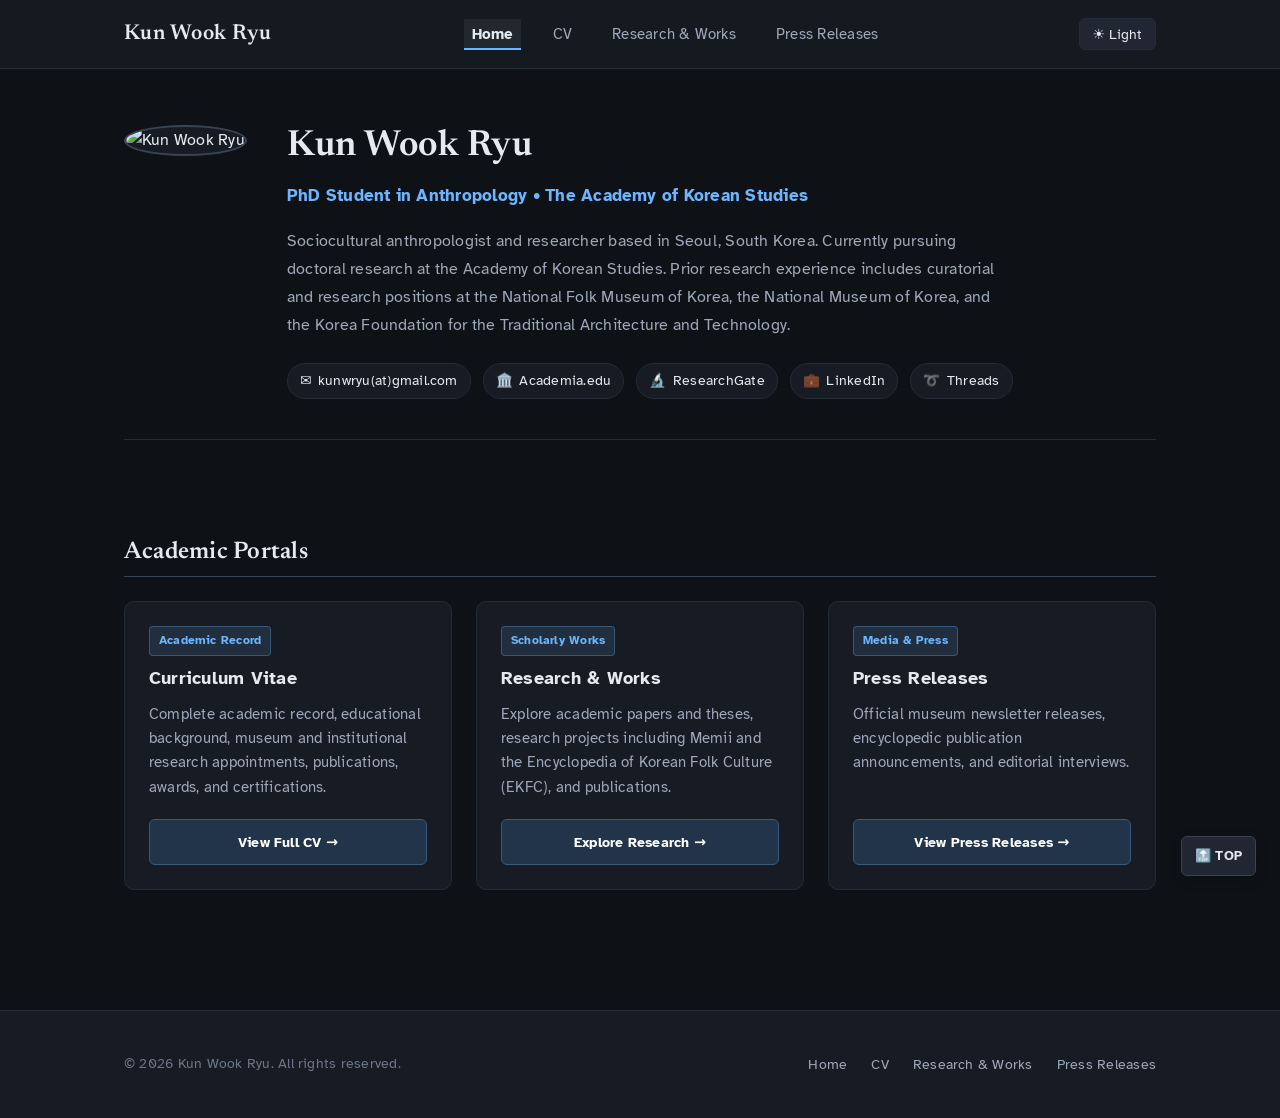
==== commit 921ebbe7: "Add files via upload" ====
--- a/index.html
+++ b/index.html
@@ -39,11 +39,13 @@
   <link rel="stylesheet" as="style" crossorigin href="https://cdn.jsdelivr.net/gh/orioncactus/pretendard@v1.3.9/dist/web/static/pretendard.min.css" />
   
   <link rel="stylesheet" href="style.css" />
+
+  
 </head>
 <body id="top">
   <a href="#main-content" class="skip-link">Skip to main content</a>
 
-  <!-- Header (Subtitle removed) -->
+  <!-- Header -->
   <header class="site-header">
     <div class="container header-inner">
       <a href="index.html" class="brand" aria-label="Kun Wook Ryu Home">
@@ -54,9 +56,9 @@
       <nav class="nav-desktop" aria-label="Main Navigation">
         <ul class="nav-list">
           <li><a href="index.html" class="nav-link" aria-current="page">Home</a></li>
-          <li><a href="cv.html" class="nav-link" >CV</a></li>
-          <li><a href="research.html" class="nav-link" >Research & Works</a></li>
-          <li><a href="press.html" class="nav-link" >Press Releases</a></li>
+          <li><a href="cv.html" class="nav-link">CV</a></li>
+          <li><a href="research.html" class="nav-link">Research &amp; Works</a></li>
+          <li><a href="press.html" class="nav-link">Press Releases</a></li>
         </ul>
       </nav>
 
@@ -80,9 +82,9 @@
     </div>
     <ul class="mobile-nav-list">
       <li><a href="index.html" class="mobile-nav-link" aria-current="page">Home</a></li>
-      <li><a href="cv.html" class="mobile-nav-link" >CV</a></li>
-      <li><a href="research.html" class="mobile-nav-link" >Research & Works</a></li>
-      <li><a href="press.html" class="mobile-nav-link" >Press Releases</a></li>
+      <li><a href="cv.html" class="mobile-nav-link">CV</a></li>
+      <li><a href="research.html" class="mobile-nav-link">Research &amp; Works</a></li>
+      <li><a href="press.html" class="mobile-nav-link">Press Releases</a></li>
     </ul>
   </aside>
 
@@ -101,7 +103,7 @@
 
           <!-- Email & Social Strip -->
           <div class="social-strip">
-              <span>✉️</span> kunwryu(at)gmail.com
+            <span class="email-badge"><span>✉️</span> kunwryu(at)gmail.com</span>
             <a href="https://aks.academia.edu/KunWookRyu" target="_blank" rel="noopener noreferrer" class="social-badge" title="Academia.edu Profile">
               <span>🏛️</span> Academia.edu
             </a>
@@ -140,7 +142,7 @@
         <div class="card">
           <div>
             <div class="card-meta"><span class="badge">Scholarly Works</span></div>
-            <h3 class="card-title">Research & Works</h3>
+            <h3 class="card-title">Research &amp; Works</h3>
             <p class="card-desc">
               Explore academic papers and theses, research projects including Memii and the Encyclopedia of Korean Folk Culture (EKFC), and publications.
             </p>
@@ -150,7 +152,7 @@
 
         <div class="card">
           <div>
-            <div class="card-meta"><span class="badge">Media & Press</span></div>
+            <div class="card-meta"><span class="badge">Media &amp; Press</span></div>
             <h3 class="card-title">Press Releases</h3>
             <p class="card-desc">
               Official museum newsletter releases, encyclopedic publication announcements, and editorial interviews.
@@ -161,8 +163,8 @@
       </div>
     </section>
   </main>
+
   <!-- Footer -->
-    <!-- Footer -->
   <footer class="site-footer">
     <div class="container footer-inner">
       <div class="footer-copyright">
--- a/style.css
+++ b/style.css
@@ -1,188 +1,181 @@
 /* ============================================================
-   Kun Wook Ryu — Official Academic Portfolio Stylesheet
-   Universal Design System & WCAG AAA Compliance (15:1+ Contrast)
-   Default: Dark Theme | Toggleable: Light Theme
+   ACADEMIC SLATE NAVY ACCESSIBLE THEME (style.css)
+   Target: Neurodiversity (ASD, ADHD, Dyslexia) + Academic Integrity
+   Full Dark / Light Dynamic Theme & Component Coverage
 ============================================================ */
 
+/* 1. Global Variables & Typography Tokens */
+:root {
+  /* Font Stacks */
+  --font-serif-academic: "Newsreader", "Noto Serif KR", "KoPubWorld Batang", serif;
+  --font-sans-accessible: "Atkinson Hyperlegible", "Pretendard", "Noto Sans KR", system-ui, sans-serif;
+  --font-mono: "JetBrains Mono", Consolas, monospace;
+
+  /* Backward compatibility mappings */
+  --font-serif: var(--font-serif-academic);
+  --font-body: var(--font-serif-academic);
+  --font-sans: var(--font-sans-accessible);
+
+  /* Layout Constants */
+  --max-width: 1080px;
+  --border-radius-sm: 6px;
+  --border-radius-md: 10px;
+  --radius-sm: var(--border-radius-sm);
+  --radius-md: var(--border-radius-md);
+  --transition-speed: 0.25s ease-in-out;
+}
+
+/* 2. Slate Navy Dark Theme (Default & [data-theme="dark"]) */
+:root,
+[data-theme="dark"] {
+  /* Canvas & Surfaces */
+  --bg-primary: #0e1217;          /* 기본 배경: 깊은 슬레이트 잉크 */
+  --bg-surface: #171c24;          /* 카드, 표면 */
+  --bg-surface-elevated: #202732; /* 호버 상태, 드롭다운 */
+  --bg-subtle: #13171f;           /* Quick Jump 바, 보조 컨테이너 */
+  --bg-header: rgba(23, 28, 36, 0.88); /* 헤더 반투명 블러 */
+  
+  /* Borders & Dividers */
+  --border-subtle: #242c38;       /* 카드 기본 테두리 */
+  --border-strong: #384456;       /* 호버 및 섹션 구분선 */
+  --border-color: var(--border-subtle);
+
+  /* Text & Contrast (WCAG AAA, 100% 순수 화이트 배제로 눈부심 방지) */
+  --text-primary: #e6eaf0;        /* 메인 제목, 본문 텍스트 (92% 밝기) */
+  --text-secondary: #9da8b9;      /* 부제목, 메타데이터, 설명글 */
+  --text-muted: #6b7788;          /* 캡션, 비활성 텍스트, 저작권 */
+  --text-main: var(--text-primary);
+  --text-brand: var(--accent-primary);
+
+  /* Accents & States */
+  --accent-primary: #6eb5ff;      /* 아카데믹 블루 (링크, 기본 뱃지) */
+  --accent-primary-hover: #99cbff;
+  --accent-hover: var(--accent-primary-hover);
+  --accent-mint: #4fd1c5;         /* 프로젝트/진행중 뱃지 */
+  --accent-mint-bg: rgba(79, 209, 197, 0.12);
+  --accent-blue-bg: rgba(110, 181, 255, 0.12);
+  --nav-hover-bg: rgba(255, 255, 255, 0.06);
+
+  /* Button Tokens */
+  --btn-primary-bg: #22344a;
+  --btn-primary-border: #3d587a;
+  --btn-primary-text: #ffffff;
+  --btn-primary-hover-bg: #2d4563;
+
+  /* Focus Indicator */
+  --focus-ring: 2px solid #6eb5ff;
+  --focus-offset: 3px;
+}
+
+/* 3. Slate Navy Light Theme ([data-theme="light"]) */
+[data-theme="light"] {
+  /* Canvas & Surfaces (부드러운 슬레이트 오프화이트로 눈부심 방지) */
+  --bg-primary: #f6f8fa;
+  --bg-surface: #ffffff;
+  --bg-surface-elevated: #eef2f6;
+  --bg-subtle: #f0f4f8;
+  --bg-header: rgba(255, 255, 255, 0.92); /* 라이트 모드 반투명 화이트 */
+  
+  /* Borders & Dividers */
+  --border-subtle: #d8e0ea;
+  --border-strong: #b8c4d4;
+  --border-color: var(--border-subtle);
+
+  /* Text & Contrast (WCAG AAA 준수) */
+  --text-primary: #121820;        /* 깊은 네이비 차콜 */
+  --text-secondary: #4a5568;      /* 슬레이트 그레이 */
+  --text-muted: #718096;          /* 비활성 캡션 */
+  --text-main: var(--text-primary);
+  --text-brand: var(--accent-primary);
+
+  /* Accents & States */
+  --accent-primary: #0066cc;      /* 아카데믹 블루 */
+  --accent-primary-hover: #004d99;
+  --accent-hover: var(--accent-primary-hover);
+  --accent-mint: #0d8275;
+  --accent-mint-bg: rgba(13, 130, 117, 0.1);
+  --accent-blue-bg: rgba(0, 102, 204, 0.08);
+  --nav-hover-bg: rgba(0, 0, 0, 0.05);
+
+  /* Button Tokens */
+  --btn-primary-bg: #0066cc;
+  --btn-primary-border: #0052a3;
+  --btn-primary-text: #ffffff;
+  --btn-primary-hover-bg: #004d99;
+
+  /* Focus Indicator */
+  --focus-ring: 2px solid #0066cc;
+  --focus-offset: 3px;
+}
+
+/* 4. Base Reset & Layout Setup */
 *, *::before, *::after {
   box-sizing: border-box;
   margin: 0;
   padding: 0;
 }
 
-:root {
-  --pal-white: #ffffff;
-  --pal-slate: #53565a;
-  --pal-charcoal: #1a1a1a;
-  --pal-cerulean: #009ccf;
-  --pal-cerulean-hover: #007da6;
-  --pal-sky: #78d4f7;
-  --pal-mint: #b4fdc0;
-  --pal-border-light: #e2e4e6;
-
-  /* 아카데믹 세리프 스택 (h1, h2, 브랜드명, 본문) */
-  --font-serif-academic: "Newsreader", "Noto Serif KR", "KoPubWorld Batang", serif;
-  
-  /* 유니버설 가독성 산세리프 스택 (h3, 본문 메타, 카드 UI, 내비게이션) */
-  --font-sans-accessible: "Atkinson Hyperlegible", "Pretendard", "Noto Sans KR", system-ui, sans-serif;
-  
-  --font-mono: "JetBrains Mono", Consolas, monospace;
-
-  /* 하위 호환 매핑 */
-  --font-serif: var(--font-serif-academic);
-  --font-body: var(--font-serif-academic);
-  --font-sans: var(--font-sans-accessible);
-
-  --max-width: 1040px;
-  --header-height: 72px;
-  --radius-sm: 6px;
-  --radius-md: 10px;
-  --radius-lg: 16px;
-  --transition-speed: 0.25s;
-  --transition-bounce: cubic-bezier(0.16, 1, 0.3, 1);
-}
-
-:root, [data-theme="dark"] {
-  --bg-primary: #0c0f14;
-  --bg-surface: #161a22;
-  --bg-surface-elevated: #1f2530;
-  --bg-surface-glass: rgba(22, 26, 34, 0.88);
-
-  --text-main: #f0f3f6;
-  --text-secondary: #c0c6d0;
-  --text-muted: #8b949e;
-  --text-brand: #78d4f7;
-
-  --accent-primary: #009ccf;
-  --accent-hover: #78d4f7;
-  --accent-sky: #78d4f7;
-  --accent-mint: #b4fdc0;
-
-  --border-color: #2d3545;
-  --border-subtle: rgba(226, 228, 230, 0.12);
-  --border-accent: rgba(0, 156, 207, 0.45);
-
-  --shadow-sm: 0 2px 8px rgba(0, 0, 0, 0.35);
-  --shadow-md: 0 6px 20px rgba(0, 0, 0, 0.45);
-  --shadow-lg: 0 12px 36px rgba(0, 0, 0, 0.6);
-}
-
-[data-theme="light"] {
-  --bg-primary: #ffffff;
-  --bg-surface: #f8f9fa;
-  --bg-surface-elevated: #ffffff;
-  --bg-surface-glass: rgba(255, 255, 255, 0.92);
-
-  --text-main: #1a1a1a;
-  --text-secondary: #53565a;
-  --text-muted: #6e7379;
-  --text-brand: #007da6;
-
-  --accent-primary: #007da6;
-  --accent-hover: #005a78;
-  --accent-sky: #009ccf;
-  --accent-mint: #2c854c;
-
-  --border-color: #e2e4e6;
-  --border-subtle: rgba(83, 86, 90, 0.18);
-  --border-accent: rgba(0, 156, 207, 0.3);
-
-  --shadow-sm: 0 2px 6px rgba(83, 86, 90, 0.08);
-  --shadow-md: 0 6px 18px rgba(83, 86, 90, 0.12);
-  --shadow-lg: 0 12px 30px rgba(83, 86, 90, 0.16);
-}
-
 html {
+  font-size: 16px;
   scroll-behavior: smooth;
-  font-size: 16px;
-  overflow-y: scroll;
-  scrollbar-gutter: stable;
+  scroll-padding-top: 5rem;
 }
 
 body {
-  font-family: var(--font-sans);
   background-color: var(--bg-primary);
-  color: var(--text-main);
-  line-height: 1.75;
-  letter-spacing: -0.01em;
+  color: var(--text-primary);
+  font-family: var(--font-sans-accessible);
+  line-height: 1.7;
+  letter-spacing: 0.015em;
   -webkit-font-smoothing: antialiased;
   -moz-osx-font-smoothing: grayscale;
-  transition: background-color var(--transition-speed) ease, color var(--transition-speed) ease;
-}
-
+  transition: background-color var(--transition-speed), color var(--transition-speed);
+}
+
+.container {
+  width: 100%;
+  max-width: var(--max-width);
+  margin: 0 auto;
+  padding: 0 1.5rem;
+}
+
+/* Skip Link */
 .skip-link {
   position: absolute;
   top: -60px;
   left: 1rem;
   background: var(--accent-primary);
   color: #ffffff;
-  padding: 0.6rem 1.2rem;
-  font-weight: 600;
-  font-size: 0.9rem;
-  border-radius: var(--radius-sm);
-  z-index: 9999;
-  transition: top 0.2s ease;
+  padding: 0.5rem 1rem;
+  font-weight: 700;
+  border-radius: var(--border-radius-sm);
+  z-index: 2000;
+  transition: top var(--transition-speed);
   text-decoration: none;
 }
 .skip-link:focus {
   top: 1rem;
-  outline: 3px solid var(--accent-sky);
-}
-
-:focus-visible {
-  outline: 3px solid var(--accent-sky);
-  outline-offset: 3px;
-}
-
-h1, h2, h3, h4, .brand-text {
-  font-family: var(--font-serif);
-  color: var(--text-main);
-  font-weight: 700;
-  letter-spacing: 0.02em;
-}
-
-p, li, dd {
-  font-family: var(--font-body);
-  font-size: 1.125rem;
-  color: var(--text-secondary);
-}
-
-a {
-  color: var(--accent-primary);
-  text-decoration: none;
-  transition: color var(--transition-speed) ease;
-}
-a:hover {
-  color: var(--accent-hover);
-  text-decoration: underline;
-}
-
-.container {
-  max-width: var(--max-width);
-  margin: 0 auto;
-  padding: 0 1.5rem;
-}
-
-/* Site Header (Subtitle removed) */
+  outline: var(--focus-ring);
+  outline-offset: var(--focus-offset);
+}
+
+/* 5. Academic Header & Navigation */
 .site-header {
   position: sticky;
   top: 0;
-  background-color: var(--bg-surface-glass);
-  backdrop-filter: blur(12px);
-  -webkit-backdrop-filter: blur(12px);
-  border-bottom: 1px solid var(--border-color);
+  background-color: var(--bg-header);
+  backdrop-filter: blur(10px);
+  -webkit-backdrop-filter: blur(10px);
+  border-bottom: 1px solid var(--border-subtle);
   z-index: 1000;
-  height: var(--header-height);
-  display: flex;
-  align-items: center;
-  transition: background-color var(--transition-speed) ease, border-color var(--transition-speed) ease;
+  transition: background-color var(--transition-speed), border-color var(--transition-speed);
 }
 
 .header-inner {
   display: flex;
   justify-content: space-between;
   align-items: center;
-  width: 100%;
+  height: 4.25rem;
 }
 
 .brand {
@@ -190,56 +183,42 @@
   align-items: center;
   text-decoration: none;
 }
+
 .brand-name {
   font-family: var(--font-serif-academic);
-  font-size: 1.45rem;
-  font-weight: 600;
-  color: var(--text-main);
+  font-size: 1.35rem;
+  font-weight: 600;
+  color: var(--text-primary);
+  text-decoration: none;
   letter-spacing: 0.02em;
 }
 
-.nav-desktop {
-  display: flex;
-  align-items: center;
+.nav-desktop .nav-list {
+  display: flex;
+  list-style: none;
   gap: 1.5rem;
 }
 
-.nav-list {
-  display: flex;
-  list-style: none;
-  gap: 1.25rem;
-  align-items: center;
-}
-
 .nav-link {
-  font-family: var(--font-sans);
+  color: var(--text-secondary);
+  text-decoration: none;
   font-size: 0.95rem;
   font-weight: 500;
-  color: var(--text-secondary);
-  padding: 0.4rem 0.6rem;
-  border-radius: var(--radius-sm);
-  transition: color var(--transition-speed) ease, background-color var(--transition-speed) ease;
-  position: relative;
-  text-decoration: none;
-}
-.nav-link:hover {
-  color: var(--accent-hover);
-  background-color: var(--border-subtle);
-  text-decoration: none;
-}
+  padding: 0.35rem 0.5rem;
+  border-radius: var(--border-radius-sm);
+  transition: color var(--transition-speed), background-color var(--transition-speed);
+}
+
+.nav-link:hover,
 .nav-link[aria-current="page"] {
-  color: var(--accent-sky);
-  font-weight: 600;
-}
-.nav-link[aria-current="page"]::after {
-  content: '';
-  position: absolute;
-  bottom: -2px;
-  left: 0.6rem;
-  right: 0.6rem;
-  height: 2px;
-  background-color: var(--accent-sky);
-  border-radius: 2px;
+  color: var(--text-primary);
+  background-color: var(--nav-hover-bg);
+}
+
+.nav-link[aria-current="page"] {
+  font-weight: 700;
+  border-bottom: 2px solid var(--accent-primary);
+  border-radius: 0;
 }
 
 .header-actions {
@@ -248,57 +227,40 @@
   gap: 0.75rem;
 }
 
-.btn-theme {
+.btn-theme,
+.btn-hamburger {
   background: var(--bg-surface-elevated);
-  border: 1px solid var(--border-color);
-  color: var(--text-main);
-  padding: 0.45rem 0.75rem;
-  border-radius: var(--radius-sm);
+  border: 1px solid var(--border-subtle);
+  color: var(--text-primary);
+  padding: 0.4rem 0.8rem;
+  border-radius: var(--border-radius-sm);
   cursor: pointer;
-  display: inline-flex;
-  align-items: center;
-  gap: 0.4rem;
-  font-size: 0.9rem;
-  font-family: var(--font-sans);
-  font-weight: 500;
-  transition: all var(--transition-speed) ease;
-}
-.btn-theme:hover {
-  border-color: var(--accent-primary);
-  background: var(--border-subtle);
+  font-size: 0.88rem;
+  font-family: var(--font-sans-accessible);
+  transition: background var(--transition-speed), border-color var(--transition-speed);
+}
+
+.btn-theme:hover,
+.btn-hamburger:hover {
+  background: var(--border-strong);
 }
 
 .btn-hamburger {
   display: none;
-  background: var(--bg-surface-elevated);
-  border: 1px solid var(--border-color);
-  color: var(--text-main);
-  width: 42px;
-  height: 42px;
-  border-radius: var(--radius-sm);
-  cursor: pointer;
+  width: 40px;
+  height: 40px;
   padding: 8px;
   flex-direction: column;
   justify-content: space-around;
   align-items: center;
-  transition: all var(--transition-speed) ease;
 }
 .btn-hamburger span {
   display: block;
-  width: 22px;
+  width: 20px;
   height: 2px;
-  background-color: var(--text-main);
+  background-color: var(--text-primary);
   border-radius: 2px;
-  transition: transform var(--transition-speed) ease, opacity var(--transition-speed) ease;
-}
-.btn-hamburger[aria-expanded="true"] span:nth-child(1) {
-  transform: translateY(7px) rotate(45deg);
-}
-.btn-hamburger[aria-expanded="true"] span:nth-child(2) {
-  opacity: 0;
-}
-.btn-hamburger[aria-expanded="true"] span:nth-child(3) {
-  transform: translateY(-7px) rotate(-45deg);
+  transition: transform var(--transition-speed), opacity var(--transition-speed);
 }
 
 /* Mobile Drawer */
@@ -310,7 +272,7 @@
   backdrop-filter: blur(4px);
   z-index: 1500;
   opacity: 0;
-  transition: opacity var(--transition-speed) ease;
+  transition: opacity var(--transition-speed);
 }
 .drawer-backdrop.active {
   display: block;
@@ -321,16 +283,15 @@
   position: fixed;
   top: 0;
   right: -320px;
-  width: 290px;
+  width: 280px;
   height: 100vh;
   background: var(--bg-surface);
-  border-left: 1px solid var(--border-color);
-  box-shadow: var(--shadow-lg);
+  border-left: 1px solid var(--border-subtle);
   z-index: 1600;
   display: flex;
   flex-direction: column;
   padding: 2rem 1.5rem;
-  transition: transform 0.3s var(--transition-bounce);
+  transition: transform 0.3s ease-in-out;
 }
 .mobile-drawer.active {
   transform: translateX(-320px);
@@ -341,15 +302,14 @@
   align-items: center;
   margin-bottom: 2rem;
   padding-bottom: 1rem;
-  border-bottom: 1px solid var(--border-color);
+  border-bottom: 1px solid var(--border-subtle);
 }
 .drawer-close {
   background: transparent;
   border: none;
-  color: var(--text-main);
+  color: var(--text-primary);
   font-size: 1.5rem;
   cursor: pointer;
-  padding: 0.25rem 0.5rem;
 }
 .mobile-nav-list {
   list-style: none;
@@ -359,290 +319,281 @@
 }
 .mobile-nav-link {
   display: block;
-  font-family: var(--font-sans);
-  font-size: 1.1rem;
+  font-size: 1.05rem;
   font-weight: 500;
-  color: var(--text-main);
+  color: var(--text-primary);
   padding: 0.75rem 1rem;
-  border-radius: var(--radius-sm);
+  border-radius: var(--border-radius-sm);
   background: var(--bg-surface-elevated);
-  border: 1px solid var(--border-color);
-  transition: all var(--transition-speed) ease;
-  text-decoration: none;
+  border: 1px solid var(--border-subtle);
+  text-decoration: none;
+  transition: all var(--transition-speed);
 }
 .mobile-nav-link:hover, .mobile-nav-link[aria-current="page"] {
   border-color: var(--accent-primary);
-  color: var(--accent-sky);
-  background: var(--border-subtle);
-}
-
-/* Sections & Typography */
-section {
+  color: var(--accent-primary);
+}
+
+/* 6. Headings & Typography Hierarchy */
+.section-header {
+  margin-bottom: 1.5rem;
+}
+
+h1.hero-title,
+h1.section-title {
+  font-family: var(--font-serif-academic);
+  font-size: 2.25rem;
+  font-weight: 600;
+  color: var(--text-primary);
+  line-height: 1.25;
+  margin-bottom: 0.75rem;
+}
+
+h2.section-title,
+h2.cv-block-title {
+  font-family: var(--font-serif-academic);
+  font-size: 1.5rem;
+  font-weight: 600;
+  color: var(--text-primary);
+  line-height: 1.35;
+  padding-bottom: 0.5rem;
+  margin: 2.5rem 0 1.5rem 0;
+  border-bottom: 1px solid var(--border-strong);
+}
+
+h3.card-title,
+h3.pub-title,
+h3.press-title {
+  font-family: var(--font-sans-accessible);
+  font-size: 1.15rem;
+  font-weight: 700;
+  line-height: 1.45;
+  color: var(--text-primary);
+  margin-bottom: 0.6rem;
+}
+
+/* Link Underline & Descender Clearance */
+h3.pub-title a,
+h3.card-title a,
+h3.press-title a,
+.cv-details a,
+.pub-item a,
+.press-item a,
+a.quick-jump-link {
+  text-decoration-thickness: 1.5px;
+  text-underline-offset: 4px;
+  transition: color var(--transition-speed), text-decoration-color var(--transition-speed);
+}
+
+h3.pub-title a,
+h3.card-title a,
+h3.press-title a {
+  color: var(--text-primary);
+  text-decoration: underline;
+  text-decoration-color: var(--border-strong);
+}
+
+h3.pub-title a:hover,
+h3.card-title a:hover,
+h3.press-title a:hover {
+  color: var(--accent-primary);
+  text-decoration-color: var(--accent-primary);
+}
+
+/* 7. Section Spacing & Hero Profile Section (3.5rem top padding across all pages) */
+main > section {
   padding: 3.5rem 0 2.5rem 0;
-  border-bottom: 1px solid var(--border-color);
-}
-section:last-of-type {
-  border-bottom: none;
 }
 
 .hero-section {
-  padding: 4rem 0 3rem 0;
-}
+  padding: 3.5rem 0 2.5rem 0;
+  border-bottom: 1px solid var(--border-subtle);
+}
+
 .hero-content {
   display: flex;
+  gap: 2.5rem;
   align-items: flex-start;
-  gap: 2.5rem;
-  flex-wrap: wrap;
-}
+}
+
 .hero-avatar-wrap {
   flex-shrink: 0;
 }
+
 .hero-avatar {
   width: 140px;
   height: 140px;
   border-radius: 50%;
-  border: 3px solid var(--accent-primary);
-  box-shadow: var(--shadow-md);
+  border: 2px solid var(--border-strong);
+  background-color: var(--bg-surface);
   object-fit: cover;
 }
+
 .hero-text {
   flex: 1;
   min-width: 280px;
 }
-.hero-title {
-  font-size: 2.4rem;
-  line-height: 1.2;
-  margin-bottom: 0.4rem;
-}
+
 .hero-role {
-  font-family: var(--font-sans);
-  font-size: 1.15rem;
-  color: var(--text-brand);
-  font-weight: 600;
+  font-size: 1.05rem;
+  font-weight: 600;
+  color: var(--accent-primary);
   margin-bottom: 1rem;
 }
+
 .hero-bio {
-  font-size: 1.15rem;
-  line-height: 1.8;
+  color: var(--text-secondary);
+  font-size: 1rem;
   margin-bottom: 1.5rem;
+  max-width: 720px;
+  line-height: 1.75;
+}
+
+.social-strip {
+  display: flex;
+  flex-wrap: wrap;
+  align-items: center;
+  gap: 0.75rem;
+  font-size: 0.9rem;
   color: var(--text-secondary);
 }
 
-.section-header {
-  margin-bottom: 2rem;
-}
-.section-title {
-  font-size: 2rem;
-  position: relative;
-  display: inline-block;
-  color: var(--text-main);
-  margin-bottom: 0.5rem;
-}
-.section-title::after {
-  content: '';
-  position: absolute;
-  bottom: -6px;
-  left: 0;
-  width: 48px;
-  height: 3px;
-  background-color: var(--accent-primary);
-  border-radius: 2px;
-}
-
-/* Quick Jump Bar */
+.social-badge, .email-badge {
+  display: inline-flex;
+  align-items: center;
+  gap: 0.4rem;
+  background-color: var(--bg-surface);
+  border: 1px solid var(--border-subtle);
+  color: var(--text-primary);
+  padding: 0.35rem 0.75rem;
+  border-radius: 20px;
+  text-decoration: none;
+  font-size: 0.85rem;
+  transition: background var(--transition-speed), border-color var(--transition-speed), color var(--transition-speed);
+}
+
+.social-badge:hover {
+  background-color: var(--bg-surface-elevated);
+  border-color: var(--accent-primary);
+  color: var(--accent-primary);
+}
+
+/* 8. Quick Jump Bar (cv.html, research.html) */
 .quick-jump-bar {
   display: flex;
-  gap: 0.65rem;
   flex-wrap: wrap;
-  margin: 1.5rem 0 2.5rem 0;
-  padding: 0.85rem 1.25rem;
-  background: var(--bg-surface);
-  border: 1px solid var(--border-color);
-  border-radius: var(--radius-md);
-  box-shadow: var(--shadow-sm);
-  align-items: center;
-}
+  align-items: center;
+  gap: 0.75rem;
+  padding: 0.85rem 1.2rem;
+  background-color: var(--bg-subtle);
+  border: 1px solid var(--border-subtle);
+  border-radius: var(--border-radius-md);
+  margin: 1.5rem 0 2rem 0;
+}
+
 .quick-jump-title {
-  font-family: var(--font-sans);
-  font-size: 0.85rem;
   font-weight: 700;
-  text-transform: uppercase;
-  color: var(--text-muted);
-  margin-right: 0.5rem;
-}
+  font-size: 0.9rem;
+  color: var(--text-secondary);
+}
+
 .quick-jump-link {
-  font-family: var(--font-sans);
+  color: var(--accent-primary);
+  text-decoration: none;
   font-size: 0.88rem;
-  font-weight: 600;
-  color: var(--text-main);
-  background: var(--bg-surface-elevated);
-  border: 1px solid var(--border-color);
-  padding: 0.4rem 0.85rem;
-  border-radius: 20px;
-  text-decoration: none;
-  transition: all var(--transition-speed) ease;
-}
+  font-weight: 500;
+  padding: 0.25rem 0.5rem;
+  border-radius: var(--border-radius-sm);
+  background: rgba(110, 181, 255, 0.08);
+  transition: background var(--transition-speed);
+}
+
 .quick-jump-link:hover {
-  background: var(--accent-primary);
-  border-color: var(--accent-primary);
-  color: #ffffff;
-  text-decoration: none;
-  transform: translateY(-1px);
-}
-
-/* Unified Card Grid & Cards */
+  background: rgba(110, 181, 255, 0.2);
+}
+
+/* 9. Card Grid & Cards */
 .card-grid {
   display: grid;
-  grid-template-columns: repeat(auto-fit, minmax(300px, 1fr));
-  gap: 1.75rem;
-  margin-top: 1.5rem;
+  grid-template-columns: repeat(auto-fill, minmax(310px, 1fr));
+  gap: 1.5rem;
+  margin-top: 1.25rem;
 }
 
 .card {
-  background: var(--bg-surface);
-  border: 1px solid var(--border-color);
-  border-radius: var(--radius-md);
-  padding: 1.75rem;
-  box-shadow: var(--shadow-sm);
-  transition: transform var(--transition-speed) ease, border-color var(--transition-speed) ease, box-shadow var(--transition-speed) ease;
+  background-color: var(--bg-surface);
+  border: 1px solid var(--border-subtle);
+  border-radius: var(--border-radius-md);
+  padding: 1.5rem;
   display: flex;
   flex-direction: column;
   justify-content: space-between;
-}
+  transition: border-color var(--transition-speed), background-color var(--transition-speed);
+}
+
 .card:hover {
-  transform: translateY(-3px);
-  border-color: var(--border-accent);
-  box-shadow: var(--shadow-md);
-}
-.card-title {
-  font-size: 1.35rem;
-  margin-bottom: 0.6rem;
-  color: var(--text-main);
-}
-.card-meta {
-  font-family: var(--font-sans);
+  background-color: var(--bg-surface-elevated);
+  border-color: var(--border-strong);
+}
+
+.card-meta,
+.pub-meta,
+.press-meta {
   font-size: 0.85rem;
   color: var(--text-muted);
-  margin-bottom: 0.85rem;
-  display: flex;
-  align-items: center;
-  gap: 0.75rem;
-  flex-wrap: wrap;
-}
-.card-desc {
-  font-size: 1.05rem;
-  line-height: 1.75;
+  margin-bottom: 0.6rem;
+}
+
+.card-desc,
+.cv-details {
+  font-size: 0.95rem;
   color: var(--text-secondary);
-  margin-bottom: 1.25rem;
-}
-
-/* Badges & Buttons */
-.badge {
-  display: inline-flex;
-  align-items: center;
-  font-family: var(--font-sans);
-  font-size: 0.75rem;
-  font-weight: 600;
-  padding: 0.25rem 0.6rem;
-  border-radius: 20px;
-  background: var(--bg-surface-elevated);
-  border: 1px solid var(--border-color);
-  color: var(--text-brand);
-}
-.badge-mint {
-  color: var(--accent-mint);
-  border-color: rgba(180, 253, 192, 0.35);
-}
-
-.btn-link {
-  display: inline-flex;
-  align-items: center;
-  gap: 0.4rem;
-  font-family: var(--font-sans);
-  font-size: 0.95rem;
-  font-weight: 600;
-  color: var(--accent-primary);
-  transition: gap var(--transition-speed) ease, color var(--transition-speed) ease;
-  text-decoration: none;
-}
-.btn-link:hover {
-  color: var(--accent-hover);
-  gap: 0.65rem;
-  text-decoration: none;
-}
-
-.btn-primary {
-  display: inline-flex;
-  align-items: center;
-  gap: 0.5rem;
-  background: var(--accent-primary);
-  color: #ffffff !important;
-  padding: 0.75rem 1.4rem;
-  border-radius: var(--radius-sm);
-  font-family: var(--font-sans);
-  font-weight: 600;
-  font-size: 0.95rem;
-  border: none;
-  cursor: pointer;
-  text-decoration: none;
-  transition: background-color var(--transition-speed) ease, transform var(--transition-speed) ease;
-}
-.btn-primary:hover {
-  background: var(--pal-cerulean-hover);
-  transform: translateY(-2px);
-  text-decoration: none;
-}
-
-.social-strip {
-  display: flex;
-  flex-wrap: wrap;
-  gap: 0.65rem;
-  margin: 1.5rem 0;
-  align-items: center;
-}
-.social-badge {
-  display: inline-flex;
-  align-items: center;
-  gap: 0.45rem;
-  font-family: var(--font-sans);
-  font-size: 0.85rem;
-  font-weight: 500;
-  color: var(--text-main);
-  background: var(--bg-surface);
-  border: 1px solid var(--border-color);
-  padding: 0.4rem 0.8rem;
-  border-radius: var(--radius-sm);
-  text-decoration: none;
-  transition: all var(--transition-speed) ease;
-}
-.social-badge:hover {
-  border-color: var(--accent-primary);
-  color: var(--accent-sky);
-  background: var(--bg-surface-elevated);
-  text-decoration: none;
-}
-
-/* CV Layout */
+  line-height: 1.6;
+}
+
+.cv-details strong {
+  color: var(--text-primary);
+}
+
+.pub-list,
+.press-list {
+  display: flex;
+  flex-direction: column;
+  gap: 1.25rem;
+}
+
+.pub-item,
+.press-item {
+  background-color: var(--bg-surface);
+  border: 1px solid var(--border-subtle);
+  border-radius: var(--border-radius-md);
+  padding: 1.35rem 1.5rem;
+  transition: border-color var(--transition-speed), background-color var(--transition-speed);
+}
+.pub-item:hover,
+.press-item:hover {
+  background-color: var(--bg-surface-elevated);
+  border-color: var(--border-strong);
+}
+
+/* 10. CV Block & Timeline (cv.html) */
 .cv-block {
-  margin-bottom: 3.25rem;
-}
-.cv-block-title {
-  font-size: 1.55rem;
-  color: var(--text-main);
-  border-bottom: 2px solid var(--border-color);
-  padding-bottom: 0.5rem;
-  margin-bottom: 1.5rem;
-}
+  margin-bottom: 2.5rem;
+}
+
 .cv-timeline {
   display: flex;
   flex-direction: column;
-  gap: 1.85rem;
-  border-left: 2px solid var(--border-color);
+  gap: 1.75rem;
+  border-left: 2px solid var(--border-strong);
   padding-left: 1.5rem;
-}
+  margin-top: 1rem;
+}
+
 .cv-item {
   position: relative;
 }
+
 .cv-item::before {
   content: '';
   position: absolute;
@@ -654,194 +605,250 @@
   background: var(--accent-primary);
   border: 2px solid var(--bg-primary);
 }
+
 .cv-period {
-  font-family: var(--font-sans);
   font-size: 0.85rem;
   font-weight: 600;
-  color: var(--text-brand);
+  color: var(--accent-primary);
   margin-bottom: 0.2rem;
 }
+
 .cv-title {
-  font-size: 1.25rem;
-  color: var(--text-main);
+  font-size: 1.2rem;
+  color: var(--text-primary);
   margin-bottom: 0.25rem;
-}
+  font-weight: 600;
+}
+
 .cv-institution {
-  font-family: var(--font-sans);
   font-size: 0.95rem;
   color: var(--text-muted);
   margin-bottom: 0.5rem;
 }
-.cv-details {
-  font-size: 1.05rem;
+
+/* 11. Badges */
+.badge {
+  display: inline-block;
+  padding: 0.2rem 0.55rem;
+  font-size: 0.78rem;
+  font-weight: 600;
+  border-radius: 4px;
+  background-color: var(--accent-blue-bg);
+  color: var(--accent-primary);
+  border: 1px solid rgba(110, 181, 255, 0.3);
+  margin-right: 0.4rem;
+}
+
+.badge-mint {
+  background-color: var(--accent-mint-bg);
+  color: var(--accent-mint);
+  border-color: rgba(79, 209, 197, 0.3);
+}
+
+/* 12. Buttons & Links */
+.btn-primary {
+  display: inline-flex;
+  align-items: center;
+  justify-content: center;
+  background-color: var(--btn-primary-bg);
+  border: 1px solid var(--btn-primary-border);
+  color: var(--btn-primary-text) !important;
+  padding: 0.6rem 1.1rem;
+  border-radius: var(--border-radius-sm);
+  font-size: 0.9rem;
+  font-weight: 600;
+  text-decoration: none;
+  margin-top: 1.25rem;
+  transition: background-color var(--transition-speed), border-color var(--transition-speed);
+}
+
+.btn-primary:hover {
+  background-color: var(--btn-primary-hover-bg);
+  border-color: var(--accent-primary);
+}
+
+.btn-link {
+  display: inline-flex;
+  align-items: center;
+  gap: 0.4rem;
+  font-size: 0.95rem;
+  font-weight: 600;
+  color: var(--accent-primary);
+  text-decoration: none;
+  transition: color var(--transition-speed);
+}
+.btn-link:hover {
+  color: var(--accent-primary-hover);
+  text-decoration: underline;
+}
+
+/* 13. Footer & Floating TOP */
+.site-footer {
+  margin-top: 5rem;
+  border-top: 1px solid var(--border-subtle);
+  padding: 2.5rem 0;
+  background-color: var(--bg-surface);
+  transition: background-color var(--transition-speed), border-color var(--transition-speed);
+}
+
+.footer-inner {
+  display: flex;
+  justify-content: space-between;
+  align-items: center;
+  flex-wrap: wrap;
+  gap: 1rem;
+}
+
+.footer-copyright {
+  font-size: 0.88rem;
+  color: var(--text-muted);
+}
+
+.footer-links {
+  display: flex;
+  list-style: none;
+  gap: 1.5rem;
+}
+
+.footer-link {
   color: var(--text-secondary);
-  line-height: 1.75;
-}
-.cv-details ul {
-  margin: 0.5rem 0 0.5rem 1.25rem;
-}
-
-/* Publication & Press Article Lists */
-.pub-list, .press-list {
-  display: flex;
-  flex-direction: column;
-  gap: 1.5rem;
-  margin-top: 1rem;
-}
-.pub-item, .press-item {
-  background: var(--bg-surface);
-  border: 1px solid var(--border-color);
-  border-radius: var(--radius-md);
-  padding: 1.6rem;
-  transition: border-color var(--transition-speed) ease, box-shadow var(--transition-speed) ease;
-}
-.pub-item:hover, .press-item:hover {
-  border-color: var(--border-accent);
-  box-shadow: var(--shadow-sm);
-}
-.pub-title, .press-title {
-  font-size: 1.3rem;
-  color: var(--text-main);
-  margin-bottom: 0.4rem;
-}
-.pub-meta, .press-meta {
-  font-family: var(--font-sans);
-  font-size: 0.85rem;
-  color: var(--text-muted);
-  margin-bottom: 0.75rem;
-}
-
-/* Floating TOP Button */
+  text-decoration: none;
+  font-size: 0.88rem;
+  transition: color var(--transition-speed);
+}
+
+.footer-link:hover {
+  color: var(--accent-primary);
+}
+
 .back-to-top {
   position: fixed;
-  bottom: 2rem;
-  right: 2rem;
-  background: var(--bg-surface-elevated);
-  border: 1px solid var(--border-color);
-  color: var(--text-main);
-  padding: 0.55rem 0.9rem;
-  border-radius: 20px;
-  font-family: var(--font-sans);
-  font-size: 0.85rem;
-  font-weight: 600;
-  display: inline-flex;
-  align-items: center;
-  gap: 0.35rem;
-  text-decoration: none;
-  box-shadow: var(--shadow-md);
-  transition: all var(--transition-speed) ease;
+  bottom: 1.5rem;
+  right: 1.5rem;
+  background-color: var(--bg-surface-elevated);
+  border: 1px solid var(--border-strong);
+  color: var(--text-primary);
+  text-decoration: none;
+  padding: 0.5rem 0.8rem;
+  border-radius: var(--border-radius-sm);
+  font-size: 0.82rem;
+  font-weight: 600;
+  box-shadow: 0 4px 12px rgba(0, 0, 0, 0.2);
   z-index: 900;
+  transition: all var(--transition-speed);
 }
 .back-to-top:hover {
-  background: var(--accent-primary);
-  border-color: var(--accent-primary);
+  background-color: var(--accent-primary);
   color: #ffffff;
-  text-decoration: none;
-  transform: translateY(-2px);
-}
-
-/* Footer */
-.site-footer {
-  background-color: var(--bg-surface);
-  border-top: 1px solid var(--border-color);
-  padding: 3rem 0 2rem 0;
-  margin-top: 4rem;
-  font-family: var(--font-sans);
-}
-.footer-inner {
-  display: flex;
-  justify-content: space-between;
-  align-items: center;
-  flex-wrap: wrap;
-  gap: 1.5rem;
-}
-.footer-copyright {
-  font-size: 0.9rem;
-  color: var(--text-muted);
-}
-.footer-links {
-  display: flex;
-  gap: 1.25rem;
-  list-style: none;
-}
-.footer-link {
-  font-size: 0.85rem;
-  color: var(--text-muted);
-  text-decoration: none;
-}
-.footer-link:hover {
-  color: var(--accent-sky);
-}
-
+}
+
+/* 14. Accessibility Focus States */
+a:focus-visible,
+button:focus-visible {
+  outline: var(--focus-ring);
+  outline-offset: var(--focus-offset);
+}
+
+/* 15. Responsive Adjustments */
 @media (max-width: 860px) {
+  .hero-content {
+    flex-direction: column;
+    align-items: center;
+    text-align: center;
+  }
+  .social-strip {
+    justify-content: center;
+  }
   .nav-desktop {
     display: none;
   }
   .btn-hamburger {
     display: flex;
   }
-  .hero-content {
-    flex-direction: column;
-    align-items: center;
-    text-align: center;
-  }
-  .hero-title {
-    font-size: 2.1rem;
-  }
-  .social-strip {
-    justify-content: center;
-  }
   .card-grid {
     grid-template-columns: 1fr;
   }
 }
 
 
-/* ============================================================
-   Enhanced Typography System (Academic Serif + Accessible Sans)
-============================================================ */
-
-/* Page Title (h1) */
-h1.section-title, .hero-title {
-  font-family: var(--font-serif-academic);
-  font-size: 2.25rem;
-  font-weight: 600;
-  font-optical-sizing: auto;
-  letter-spacing: -0.01em;
-  line-height: 1.25;
-}
-
-/* Section Anchors (h2) */
-h2.cv-block-title {
-  font-family: var(--font-serif-academic);
-  font-size: 1.5rem;
-  font-weight: 600;
-  letter-spacing: 0;
-  line-height: 1.35;
-  margin-bottom: 1.25rem;
-  border-bottom: 2px solid var(--border-color, #2d3545);
-  padding-bottom: 0.4rem;
-}
-
-/* Individual Publication & Card Titles (h3) */
-h3.pub-title,
-h3.card-title,
-h3.press-title {
-  font-family: var(--font-sans-accessible);
-  font-size: 1.125rem;
-  font-weight: 700;
-  letter-spacing: 0.015em;
-  line-height: 1.5;
-}
-
-/* Link Underline & Descender Clearance */
+/* Global Link Styling & Visited Color Persistence */
+a,
+a:visited {
+  color: var(--accent-primary);
+  text-decoration: none;
+  transition: color var(--transition-speed), text-decoration-color var(--transition-speed);
+}
+
+a:hover {
+  color: var(--accent-primary-hover);
+}
+
+/* Navigation Links Visited Color */
+.nav-link,
+.nav-link:visited {
+  color: var(--text-secondary);
+}
+.nav-link:hover,
+.nav-link[aria-current="page"] {
+  color: var(--text-primary);
+}
+
+/* Footer Links Visited Color */
+.footer-link,
+.footer-link:visited {
+  color: var(--text-secondary);
+}
+.footer-link:hover {
+  color: var(--accent-primary);
+}
+
+/* Social & Badge Links Visited Color */
+.social-badge,
+.social-badge:visited {
+  color: var(--text-primary);
+}
+.social-badge:hover {
+  color: var(--accent-primary);
+}
+
+/* Quick Jump Links Visited Color */
+.quick-jump-link,
+.quick-jump-link:visited {
+  color: var(--accent-primary);
+}
+.quick-jump-link:hover {
+  color: var(--accent-primary-hover);
+}
+
+/* Button & Card Links Visited Color */
+.btn-link,
+.btn-link:visited {
+  color: var(--accent-primary);
+}
+.btn-link:hover {
+  color: var(--accent-primary-hover);
+}
+
+.btn-primary,
+.btn-primary:visited {
+  color: var(--btn-primary-text) !important;
+}
+
+/* Titles and Card Heading Links Visited Color */
 h3.pub-title a,
+h3.pub-title a:visited,
 h3.card-title a,
+h3.card-title a:visited,
 h3.press-title a,
-.cv-details a,
-.pub-item a,
-.press-item a,
-a.quick-jump-link {
-  text-decoration-thickness: 1.5px;
-  text-underline-offset: 4px;
-}
+h3.press-title a:visited {
+  color: var(--text-primary);
+  text-decoration: underline;
+  text-decoration-color: var(--border-strong);
+}
+
+h3.pub-title a:hover,
+h3.card-title a:hover,
+h3.press-title a:hover {
+  color: var(--accent-primary);
+  text-decoration-color: var(--accent-primary);
+}
